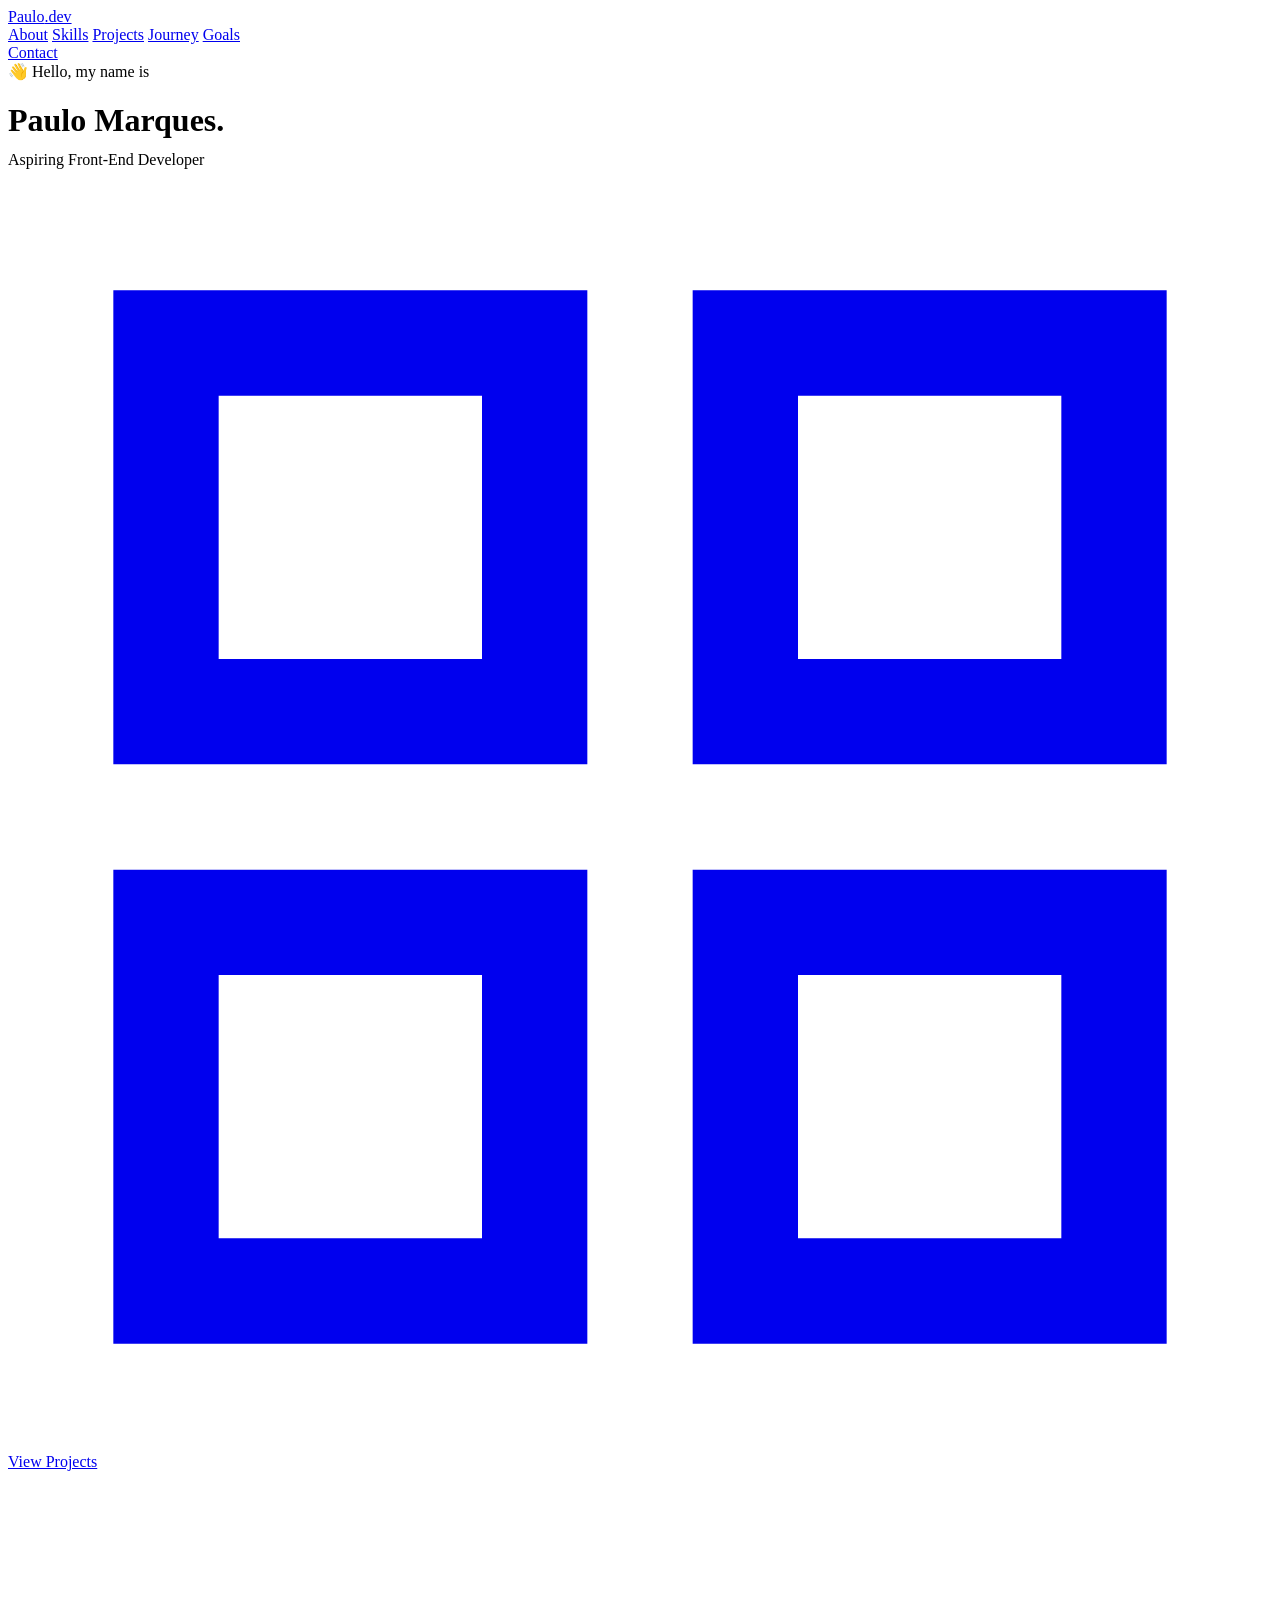
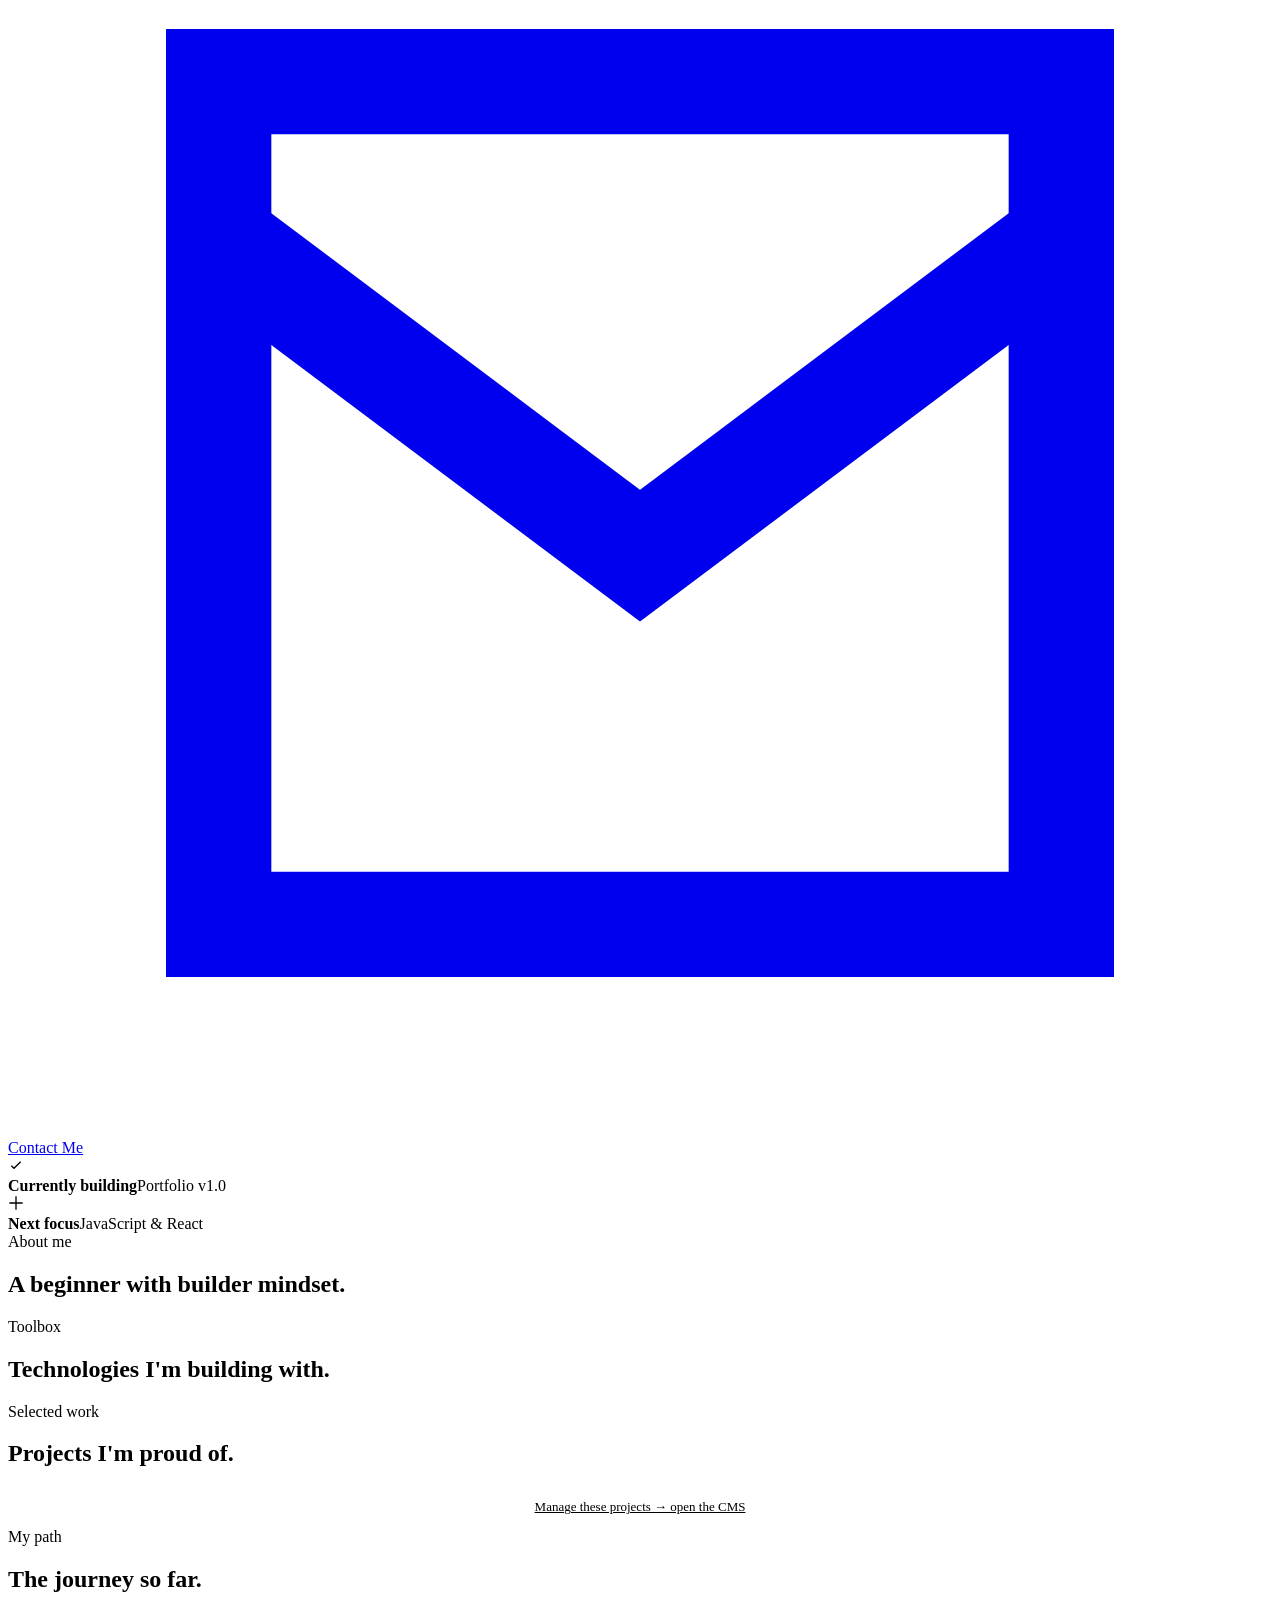
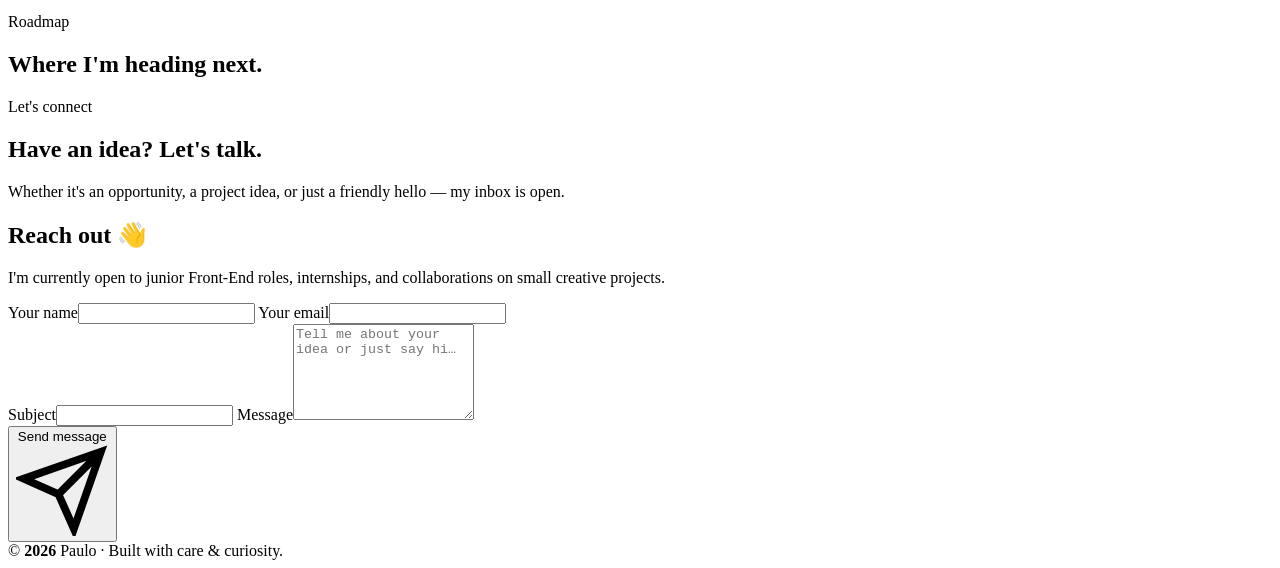
==== index.html @ 7ac15003 "Fix homepage for Vercel" ====
<!DOCTYPE html>
<html lang="en">
<head>
<meta charset="UTF-8" />
<meta name="viewport" content="width=device-width, initial-scale=1.0" />
<meta name="description" content="Paulo Marques — Aspiring Front-End Developer" />
<title>Paulo Marques · Portfolio</title>

<link rel="preconnect" href="https://fonts.googleapis.com">
<link rel="preconnect" href="https://fonts.gstatic.com" crossorigin>
<link href="https://fonts.googleapis.com/css2?family=Inter:wght@300;400;500;600;700;800;900&family=Space+Grotesk:wght@400;500;600;700&family=JetBrains+Mono:wght@400;500;600&display=swap" rel="stylesheet">
<link rel="stylesheet" href="assets/portfolio.css">
</head>
<body>

<div class="bg-canvas" aria-hidden="true">
  <div class="blob b1"></div><div class="blob b2"></div><div class="blob b3"></div>
  <div class="grid-overlay"></div>
</div>

<nav class="nav" id="nav">
  <a href="#hero" class="nav-logo">
    <span class="dot"></span>
    <span><span data-nav-logo>Paulo</span>.dev</span>
  </a>
  <div class="nav-links">
    <a href="#about">About</a>
    <a href="#skills">Skills</a>
    <a href="#projects">Projects</a>
    <a href="#journey">Journey</a>
    <a href="#goals">Goals</a>
  </div>
  <a href="#contact" class="nav-cta">Contact</a>
</nav>

<!-- HERO -->
<header class="hero" id="hero">
  <div class="container hero-grid">
    <div>
      <div class="hero-greeting"><span class="wave">👋</span> Hello, my name is</div>
      <h1 class="hero-name"><span class="gradient-text" data-hero-name>Paulo Marques</span>.</h1>
      <h1 style="margin-top:-10px;"><span class="typed" data-typed></span></h1>
      <p class="hero-sub" data-hero-sub>Aspiring Front-End Developer</p>
      <p class="hero-intro" data-hero-intro></p>
      <div class="hero-ctas">
        <a href="#projects" class="btn btn-primary">
          <svg viewBox="0 0 24 24" fill="none" stroke="currentColor" stroke-width="2"><path d="M3 3h7v7H3zM14 3h7v7h-7zM14 14h7v7h-7zM3 14h7v7H3z"/></svg>
          View Projects
        </a>
        <a href="#contact" class="btn btn-ghost">
          <svg viewBox="0 0 24 24" fill="none" stroke="currentColor" stroke-width="2"><path d="M4 4h16v16H4z"/><path d="m4 7 8 6 8-6"/></svg>
          Contact Me
        </a>
        <span data-resume-cta></span>
      </div>
    </div>
    <div class="hero-visual" aria-hidden="true">
      <div class="core"></div>
      <div class="ring r1"><span class="orbit-dot"></span></div>
      <div class="ring r2"></div>
      <div class="ring r3"></div>
      <div class="glass-card c1">
        <span class="ic"><svg width="16" height="16" viewBox="0 0 24 24" fill="none" stroke="currentColor" stroke-width="2"><path d="m5 13 4 4L19 7"/></svg></span>
        <div><strong>Currently building</strong><span>Portfolio v1.0</span></div>
      </div>
      <div class="glass-card c2">
        <span class="ic"><svg width="16" height="16" viewBox="0 0 24 24" fill="none" stroke="currentColor" stroke-width="2"><path d="M12 2v20M2 12h20"/></svg></span>
        <div><strong>Next focus</strong><span>JavaScript & React</span></div>
      </div>
    </div>
  </div>
</header>

<!-- ABOUT -->
<section id="about">
  <div class="container">
    <div class="section-head">
      <span class="eyebrow"><span class="pulse-dot"></span> About me</span>
      <h2>A beginner with <span class="gradient-text">builder mindset</span>.</h2>
    </div>
    <div class="about-content" data-about></div>
  </div>
</section>

<!-- SKILLS -->
<section id="skills">
  <div class="container">
    <div class="section-head">
      <span class="eyebrow"><span class="pulse-dot"></span> Toolbox</span>
      <h2>Technologies I'm building with.</h2>
    </div>
    <div class="skills-grid" data-skills></div>
  </div>
</section>

<!-- PROJECTS -->
<section id="projects">
  <div class="container">
    <div class="section-head">
      <span class="eyebrow"><span class="pulse-dot"></span> Selected work</span>
      <h2>Projects I'm <span class="gradient-text">proud of</span>.</h2>
    </div>
    <div class="projects-grid" data-projects></div>
    <p style="text-align:center; color:var(--text-3); font-size:13px; margin-top:32px;">
      <a href="admin.html" style="color:var(--blue-2);">Manage these projects → open the CMS</a>
    </p>
  </div>
</section>

<!-- JOURNEY -->
<section id="journey">
  <div class="container">
    <div class="section-head">
      <span class="eyebrow"><span class="pulse-dot"></span> My path</span>
      <h2>The journey so far.</h2>
    </div>
    <div class="timeline" data-journey></div>
  </div>
</section>

<!-- GOALS -->
<section id="goals">
  <div class="container">
    <div class="section-head">
      <span class="eyebrow"><span class="pulse-dot"></span> Roadmap</span>
      <h2>Where I'm heading <span class="gradient-text">next</span>.</h2>
    </div>
    <div class="goals-wrap" data-goals></div>
  </div>
</section>

<!-- CONTACT -->
<section id="contact">
  <div class="container">
    <div class="section-head">
      <span class="eyebrow"><span class="pulse-dot"></span> Let's connect</span>
      <h2>Have an idea? <span class="gradient-text">Let's talk.</span></h2>
      <p>Whether it's an opportunity, a project idea, or just a friendly hello — my inbox is open.</p>
    </div>
    <div class="contact-grid">
      <div class="contact-card big">
        <h2>Reach out 👋</h2>
        <p>I'm currently open to junior Front-End roles, internships, and collaborations on small creative projects.</p>

        <form class="contact-form" data-contact-form novalidate>
          <input type="text" name="website" tabindex="-1" autocomplete="off" style="position:absolute; left:-9999px;" aria-hidden="true">
          <div class="form-grid-2">
            <label class="field"><span>Your name</span><input type="text" name="name" required maxlength="100" /></label>
            <label class="field"><span>Your email</span><input type="email" name="email" required maxlength="200" /></label>
          </div>
          <label class="field"><span>Subject</span><input type="text" name="subject" required maxlength="150" /></label>
          <label class="field"><span>Message</span><textarea name="message" rows="6" required maxlength="2000" placeholder="Tell me about your idea or just say hi…"></textarea></label>
          <div class="form-status" data-form-status></div>
          <button type="submit" class="btn btn-primary" data-form-submit>
            <span data-label>Send message</span>
            <svg viewBox="0 0 24 24" fill="none" stroke="currentColor" stroke-width="2"><path d="M22 2 11 13M22 2 15 22 11 13 2 9z"/></svg>
          </button>
        </form>
      </div>

      <div class="contact-channels" data-contact-channels></div>
    </div>
  </div>
</section>

<!-- FOOTER -->
<footer class="footer">
  <div class="container footer-inner">
    <div class="credits">© <strong id="year"></strong> <span data-nav-logo>Paulo</span> · Built with care & curiosity.</div>
    <div class="small-links" data-footer-contact></div>
  </div>
</footer>

<!-- Minimum reusable subset of the static portfolio's CSS for the live template -->
<link rel="stylesheet" href="assets/portfolio.css">
<script src="assets/store.js"></script>
<script src="assets/api.js"></script>
<script src="assets/ui.js"></script>
<script src="assets/skills.js"></script>
<script src="assets/portfolio.js"></script>
<script>document.getElementById('year').textContent = new Date().getFullYear();</script>
</body>
</html>
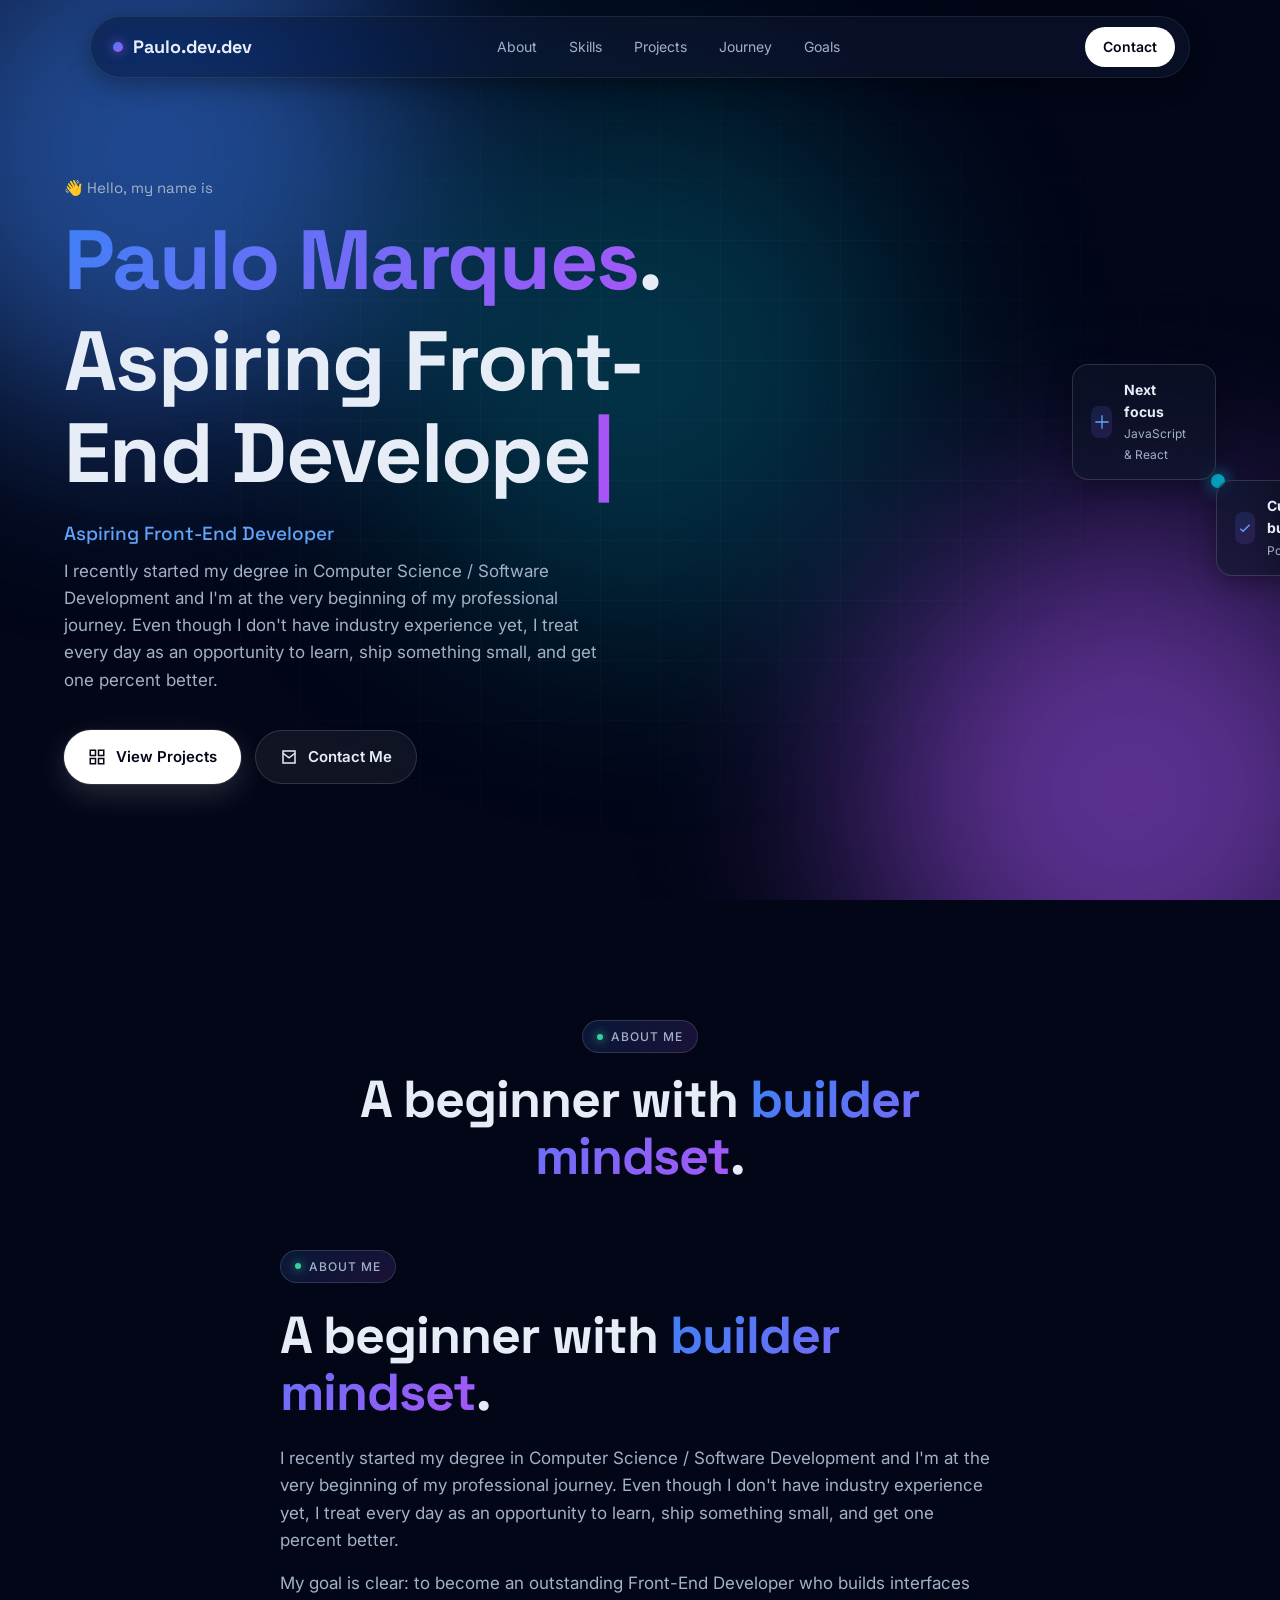
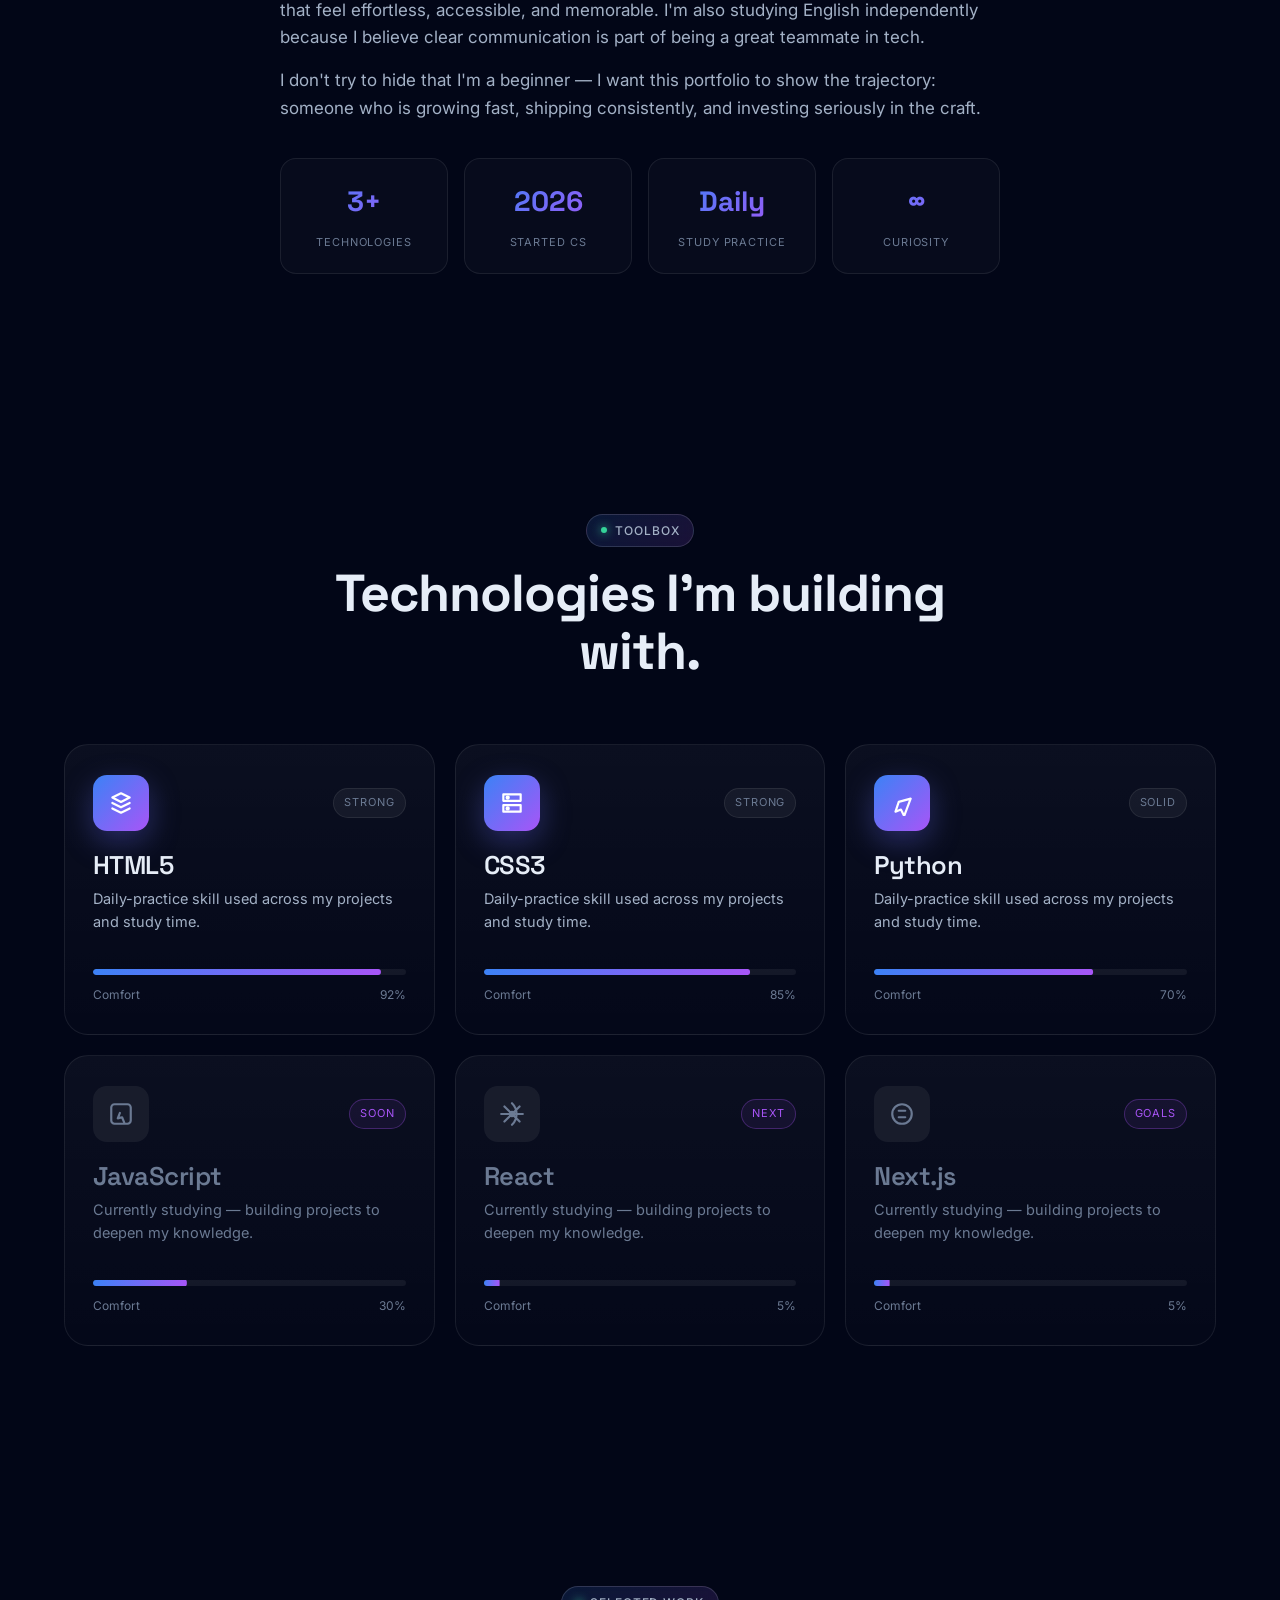
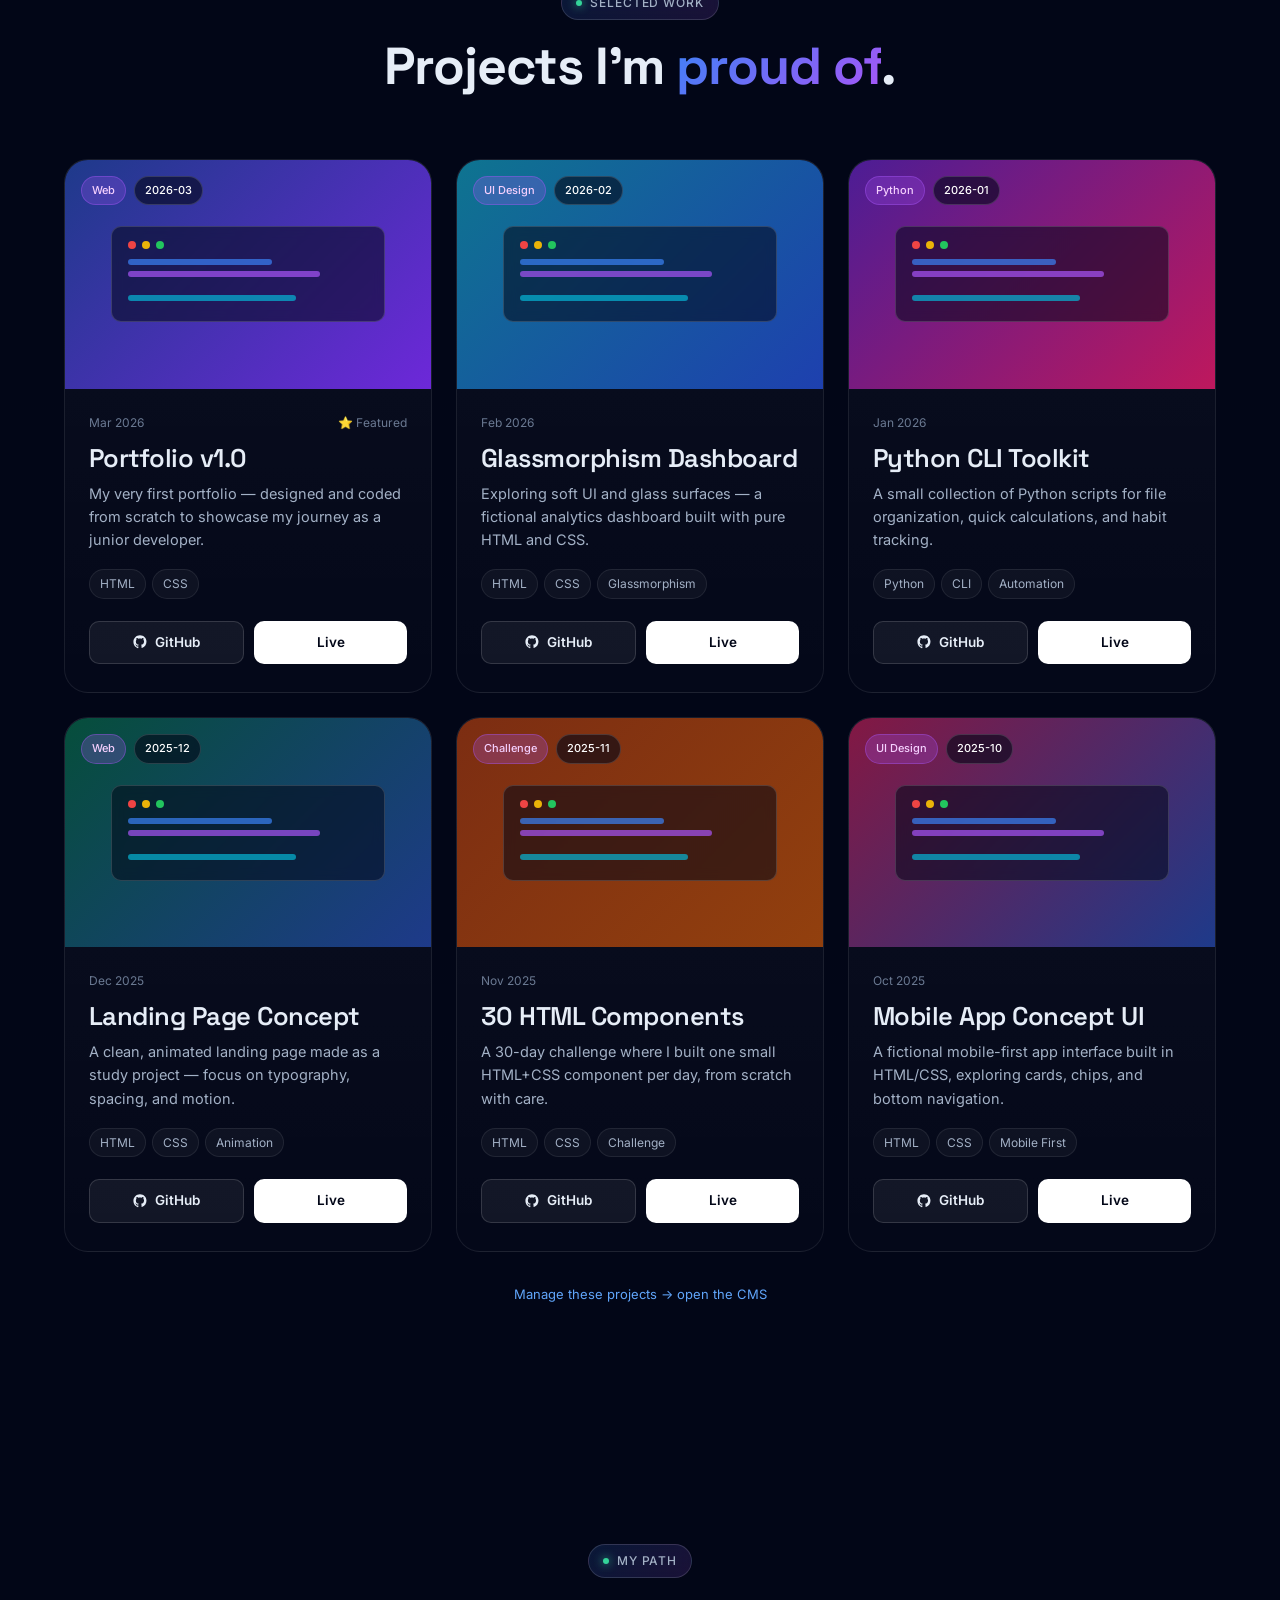
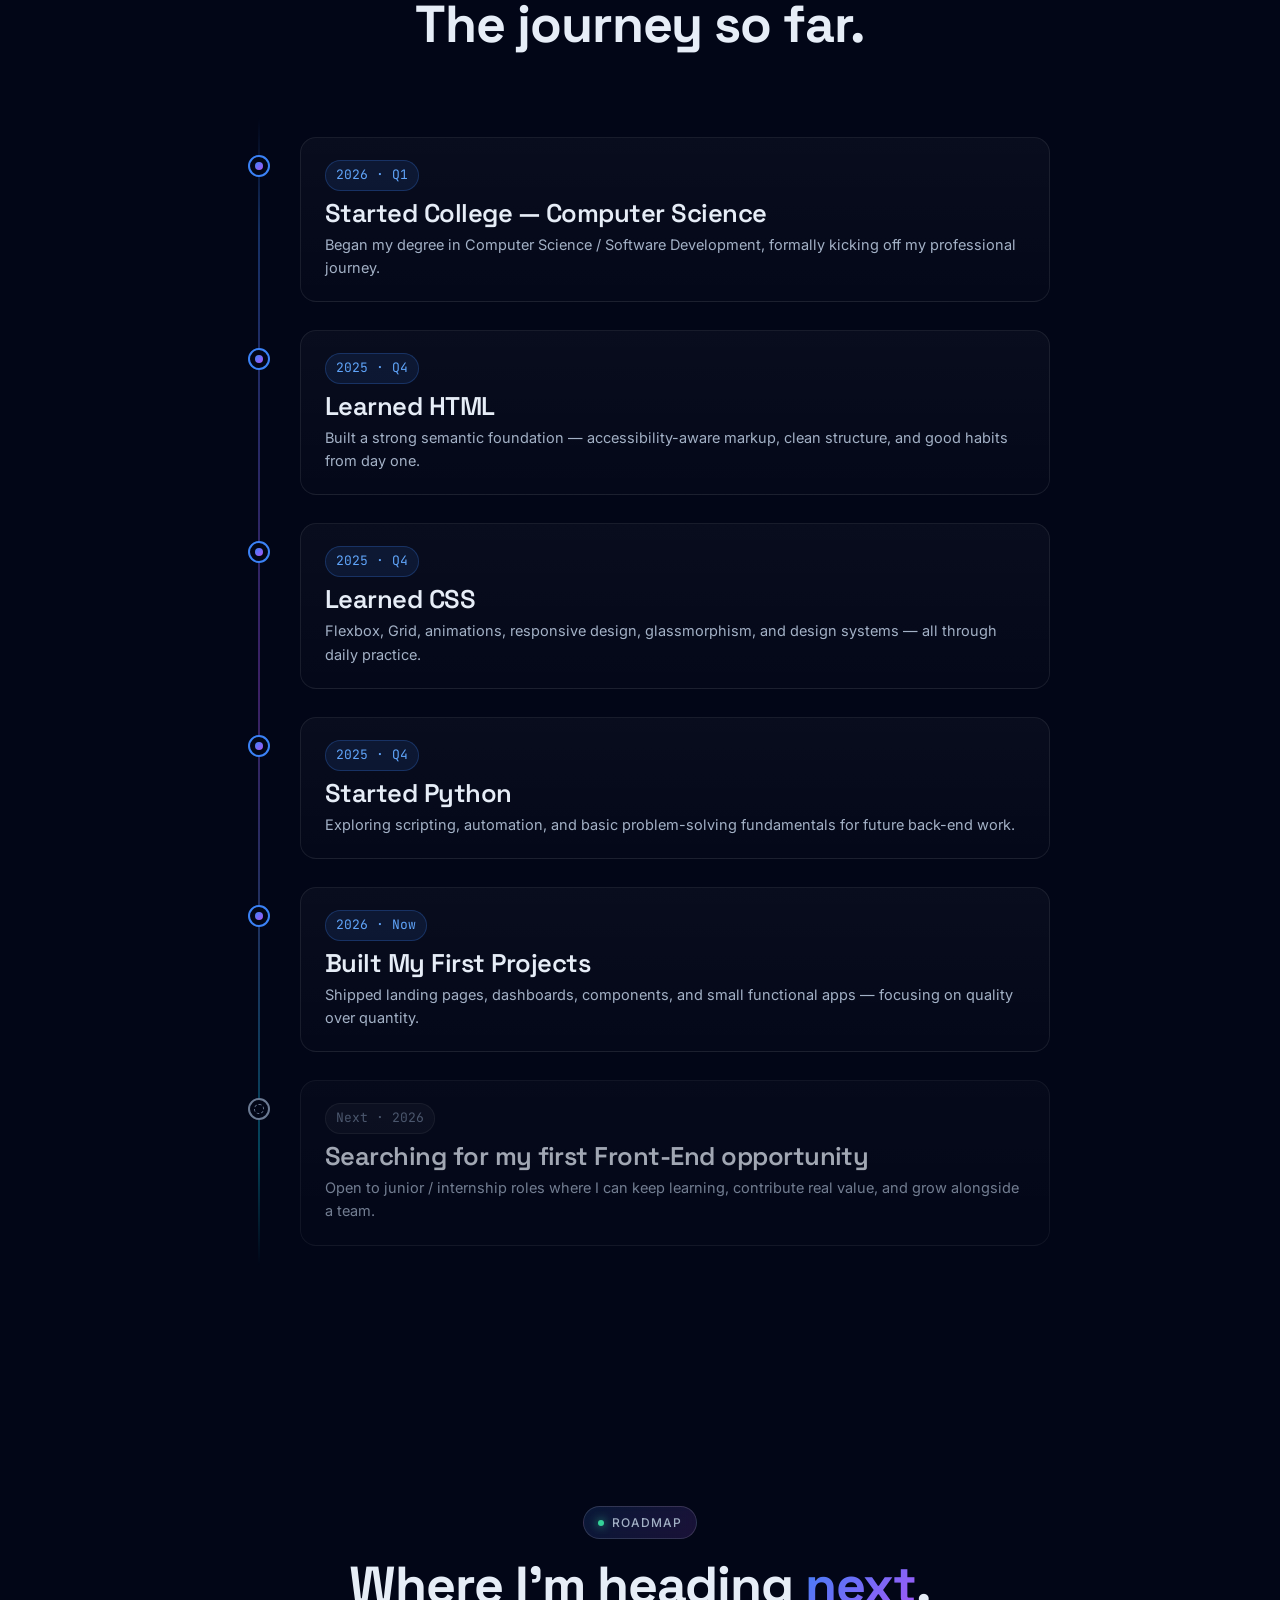
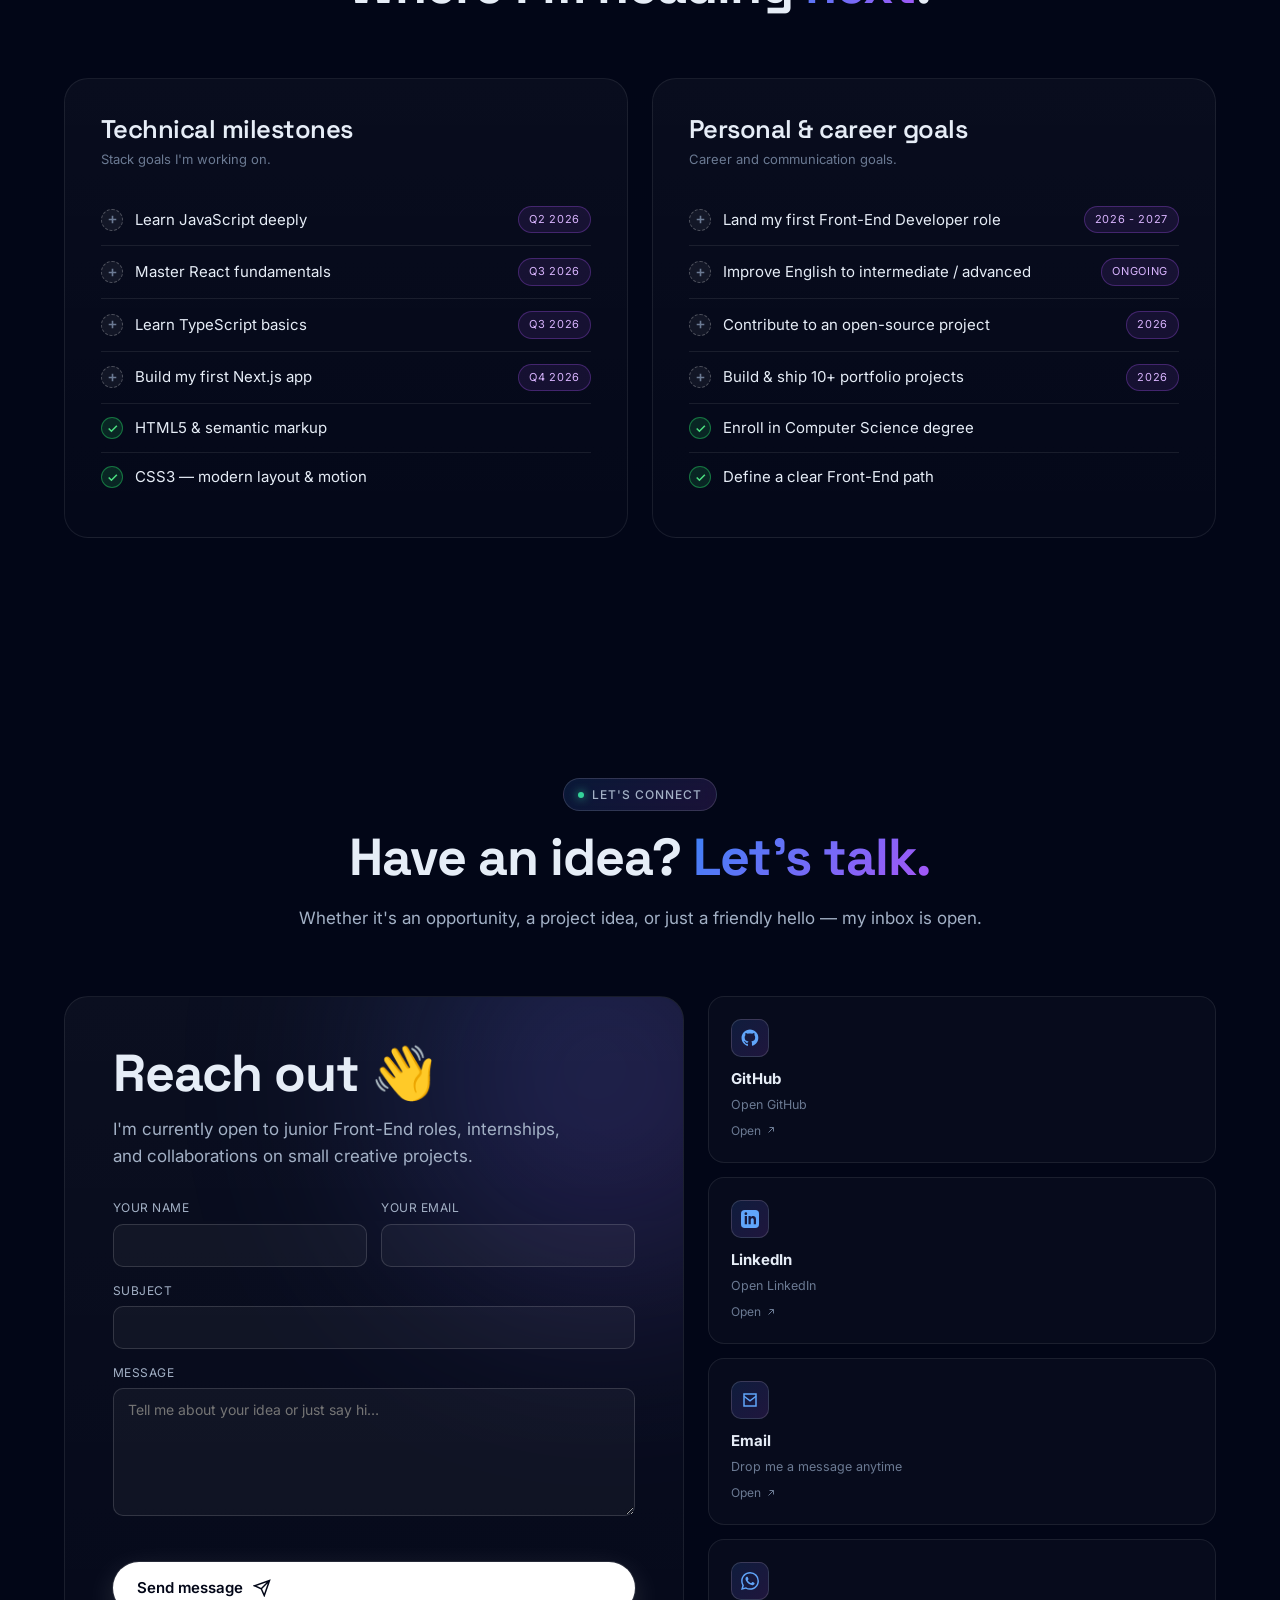
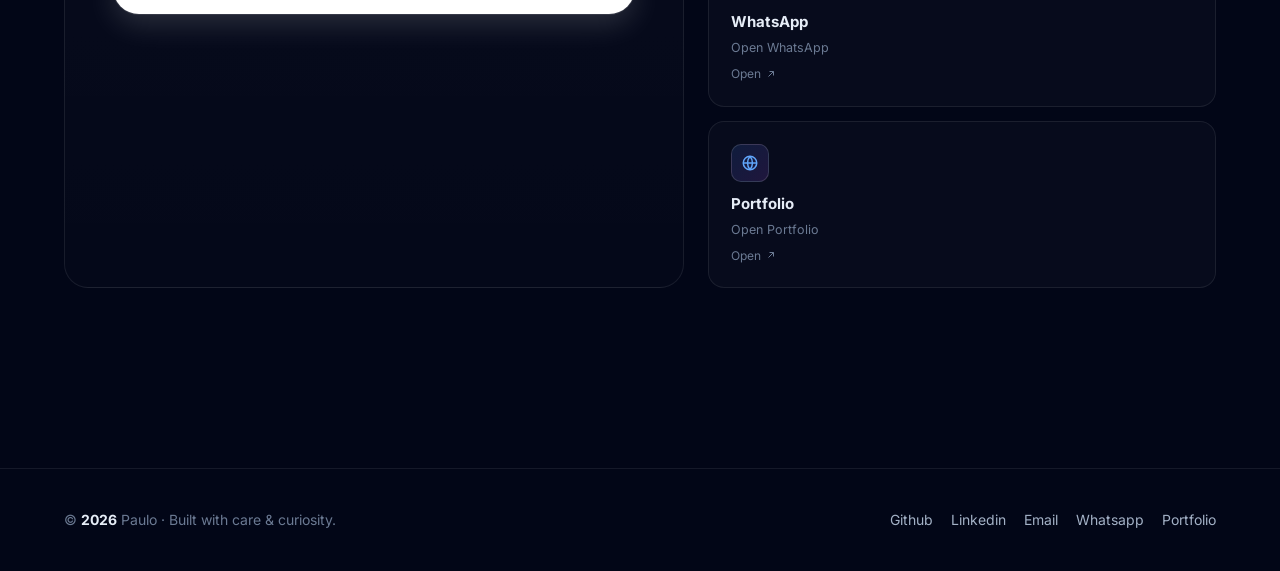
==== commit 8d82e799: "fix paths css and js" ====
--- a/index.html
+++ b/index.html
@@ -9,8 +9,7 @@
 <link rel="preconnect" href="https://fonts.googleapis.com">
 <link rel="preconnect" href="https://fonts.gstatic.com" crossorigin>
 <link href="https://fonts.googleapis.com/css2?family=Inter:wght@300;400;500;600;700;800;900&family=Space+Grotesk:wght@400;500;600;700&family=JetBrains+Mono:wght@400;500;600&display=swap" rel="stylesheet">
-<link rel="stylesheet" href="assets/portfolio.css">
-</head>
+<link rel="stylesheet" href="portfolio.css">
 <body>
 
 <div class="bg-canvas" aria-hidden="true">
@@ -172,12 +171,11 @@
 </footer>
 
 <!-- Minimum reusable subset of the static portfolio's CSS for the live template -->
-<link rel="stylesheet" href="assets/portfolio.css">
-<script src="assets/store.js"></script>
-<script src="assets/api.js"></script>
-<script src="assets/ui.js"></script>
-<script src="assets/skills.js"></script>
-<script src="assets/portfolio.js"></script>
+<script src="store.js"></script>
+<script src="api.js"></script>
+<script src="ui.js"></script>
+<script src="skills.js"></script>
+<script src="portfolio.js"></script>
 <script>document.getElementById('year').textContent = new Date().getFullYear();</script>
 </body>
 </html>
--- a/portfolio.css
+++ b/portfolio.css
@@ -0,0 +1,290 @@
+/* ===========================================================
+   portfolio.css — Styles for the data-driven live portfolio.
+   Mirrors the design tokens of the static portfolio.html so
+   the two versions feel identical when viewed side by side.
+   =========================================================== */
+:root {
+  --bg-0: #020617;
+  --bg-1: #0b1224;
+  --bg-2: #0f172a;
+  --bg-3: #111827;
+  --bg-4: #1e293b;
+  --blue: #3b82f6;
+  --blue-2: #60a5fa;
+  --cyan: #06b6d4;
+  --purple: #a855f7;
+  --green: #22c55e;
+  --text: #e6edf7;
+  --text-2: #a3b1c6;
+  --text-3: #6b7a93;
+  --line: rgba(255, 255, 255, 0.08);
+  --line-2: rgba(255, 255, 255, 0.14);
+  --grad-primary: linear-gradient(135deg, #3b82f6 0%, #a855f7 100%);
+  --grad-accent:  linear-gradient(135deg, #06b6d4 0%, #3b82f6 50%, #a855f7 100%);
+  --grad-soft:    linear-gradient(135deg, rgba(59,130,246,0.15) 0%, rgba(168,85,247,0.15) 100%);
+  --radius:       16px;
+  --radius-lg:    24px;
+  --ease:         cubic-bezier(.22,.61,.36,1);
+}
+
+* { box-sizing: border-box; margin: 0; padding: 0; }
+*::selection { background: rgba(168,85,247,.35); color: #fff; }
+html { scroll-behavior: smooth; }
+body {
+  background: var(--bg-0);
+  color: var(--text);
+  font-family: 'Inter', -apple-system, BlinkMacSystemFont, sans-serif;
+  font-size: 16px;
+  line-height: 1.6;
+  overflow-x: hidden;
+  -webkit-font-smoothing: antialiased;
+  text-rendering: optimizeLegibility;
+}
+a { color: inherit; text-decoration: none; }
+button { font: inherit; cursor: pointer; border: none; background: none; color: inherit; }
+img { max-width: 100%; display: block; }
+.container { width: 100%; max-width: 1200px; margin: 0 auto; padding: 0 24px; }
+
+/* Background */
+.bg-canvas { position: fixed; inset: 0; z-index: -1; overflow: hidden; pointer-events: none; }
+.bg-canvas .blob { position: absolute; width: 540px; height: 540px; border-radius: 50%; filter: blur(110px); opacity: .55; animation: float 22s ease-in-out infinite; }
+.bg-canvas .blob.b1 { background: #3b82f6; top: -120px; left: -120px; }
+.bg-canvas .blob.b2 { background: #a855f7; bottom: -160px; right: -120px; animation-delay: -6s; }
+.bg-canvas .blob.b3 { background: #06b6d4; top: 40%; left: 50%; transform: translate(-50%, -50%); opacity: .25; animation-delay: -12s; }
+.bg-canvas .grid-overlay {
+  position: absolute; inset: 0;
+  background-image: linear-gradient(rgba(255,255,255,0.025) 1px, transparent 1px), linear-gradient(90deg, rgba(255,255,255,0.025) 1px, transparent 1px);
+  background-size: 60px 60px; mask-image: radial-gradient(ellipse at center, #000 30%, transparent 80%); -webkit-mask-image: radial-gradient(ellipse at center, #000 30%, transparent 80%);
+}
+@keyframes float { 0%,100%{ transform: translate(0,0) scale(1) } 33%{ transform: translate(60px,-40px) scale(1.08) } 66%{ transform: translate(-40px,60px) scale(.95) } }
+
+/* Nav */
+.nav { position: fixed; top: 16px; left: 50%; transform: translateX(-50%); z-index: 100; width: calc(100% - 32px); max-width: 1100px;
+  background: rgba(15, 23, 42, 0.55); backdrop-filter: blur(18px) saturate(160%); -webkit-backdrop-filter: blur(18px) saturate(160%);
+  border: 1px solid var(--line); border-radius: 100px; padding: 10px 14px 10px 22px;
+  display: flex; align-items: center; justify-content: space-between;
+  box-shadow: 0 6px 24px rgba(0,0,0,.35);
+}
+.nav-logo { font-family: 'Space Grotesk', sans-serif; font-weight: 700; font-size: 18px; display: flex; align-items: center; gap: 10px; }
+.nav-logo .dot { width: 10px; height: 10px; border-radius: 50%; background: var(--grad-primary); box-shadow: 0 0 12px rgba(168,85,247,.7); animation: pulse 2s ease-in-out infinite; }
+@keyframes pulse { 0%,100%{transform:scale(1);opacity:1} 50%{transform:scale(1.25);opacity:.85} }
+.nav-links { display: flex; gap: 4px; align-items: center; }
+.nav-links a { padding: 8px 14px; font-size: 14px; color: var(--text-2); border-radius: 100px; transition: color .2s, background .2s; }
+.nav-links a:hover { color: #fff; background: rgba(255,255,255,.05); }
+.nav-cta { padding: 9px 18px; font-size: 14px; font-weight: 600; background: #fff; color: var(--bg-0); border-radius: 100px; transition: transform .2s; }
+.nav-cta:hover { transform: translateY(-1px); }
+
+/* Helpers */
+.eyebrow { display: inline-flex; align-items: center; gap: 8px; padding: 6px 14px; background: var(--grad-soft); border: 1px solid var(--line-2); border-radius: 100px; font-size: 12px; font-weight: 500; letter-spacing: .08em; text-transform: uppercase; color: var(--text-2); backdrop-filter: blur(8px); }
+.eyebrow .pulse-dot { width: 6px; height: 6px; border-radius: 50%; background: #34d399; box-shadow: 0 0 10px #34d399; animation: pulse 2s ease-in-out infinite; }
+
+h1, h2, h3 { font-family: 'Space Grotesk', sans-serif; letter-spacing: -.02em; line-height: 1.1; }
+h1 { font-size: clamp(40px, 7vw, 84px); font-weight: 700; }
+h2 { font-size: clamp(30px, 4.5vw, 52px); font-weight: 700; }
+h3 { font-size: clamp(20px, 2vw, 26px); font-weight: 600; }
+.gradient-text { background: var(--grad-primary); -webkit-background-clip: text; background-clip: text; color: transparent; }
+
+/* Buttons */
+.btn { display: inline-flex; align-items: center; gap: 10px; padding: 14px 24px; border-radius: 100px; font-size: 15px; font-weight: 600; transition: transform .25s var(--ease), box-shadow .25s var(--ease), background .25s var(--ease); white-space: nowrap; }
+.btn svg { width: 18px; height: 18px; }
+.btn-primary { background: #fff; color: var(--bg-0); box-shadow: 0 10px 30px rgba(255,255,255,.15), 0 0 0 1px rgba(255,255,255,.1); }
+.btn-primary:hover { transform: translateY(-2px); box-shadow: 0 14px 40px rgba(255,255,255,.22), 0 0 0 1px rgba(255,255,255,.15); }
+.btn-primary.loading { opacity: .7; cursor: progress; }
+.btn-ghost { background: rgba(255,255,255,.06); border: 1px solid var(--line-2); color: var(--text); backdrop-filter: blur(10px); }
+.btn-ghost:hover { background: rgba(255,255,255,.1); border-color: rgba(255,255,255,.25); transform: translateY(-2px); }
+
+/* Sections */
+section { padding: 120px 0; position: relative; }
+.section-head { max-width: 720px; margin: 0 auto 64px; text-align: center; }
+.section-head .eyebrow { margin-bottom: 18px; }
+.section-head p { margin-top: 18px; color: var(--text-2); font-size: 17px; }
+
+/* Hero */
+.hero { min-height: 100vh; display: flex; align-items: center; padding: 160px 0 100px; }
+.hero-grid { display: grid; grid-template-columns: 1.1fr .9fr; gap: 60px; align-items: center; }
+.hero-greeting { font-family: 'Space Grotesk', sans-serif; font-size: 15px; color: var(--text-2); margin-bottom: 14px; }
+.hero-greeting .wave { display: inline-block; animation: wave 2.5s ease-in-out infinite; transform-origin: 70% 70%; }
+@keyframes wave { 0%,100%{transform:rotate(0)} 10%,30%{transform:rotate(14deg)} 20%{transform:rotate(-8deg)} 40%{transform:rotate(0)} }
+.hero-name { margin-bottom: 18px; }
+.hero h1 .typed { color: var(--text); }
+.hero h1 .typed::after { content: "|"; color: var(--purple); animation: blink 1s step-end infinite; margin-left: 4px; }
+@keyframes blink { 50% { opacity: 0; } }
+.hero-sub { margin-top: 20px; font-size: 19px; color: var(--blue-2); font-weight: 500; font-family: 'Space Grotesk', sans-serif; }
+.hero-intro { margin-top: 8px; font-size: 17px; color: var(--text-2); max-width: 540px; }
+.hero-ctas { margin-top: 36px; display: flex; gap: 14px; flex-wrap: wrap; }
+
+.hero-visual { position: relative; aspect-ratio: 1 / 1; max-width: 500px; margin-left: auto; }
+.hero-visual .core { position: absolute; inset: 14%; border-radius: 50%; background: var(--grad-primary); filter: blur(50px); opacity: .55; animation: float 8s ease-in-out infinite; }
+.hero-visual .ring { position: absolute; inset: 0; border-radius: 50%; border: 1px solid var(--line-2); animation: spin 30s linear infinite; }
+.hero-visual .ring.r2 { inset: 12%; animation-duration: 50s; animation-direction: reverse; border-color: rgba(168,85,247,.25); }
+.hero-visual .ring.r3 { inset: 24%; animation-duration: 22s; border-color: rgba(6,182,212,.3); }
+@keyframes spin { to { transform: rotate(360deg); } }
+.hero-visual .orbit-dot { position: absolute; top: 50%; left: -6px; width: 14px; height: 14px; border-radius: 50%; background: var(--cyan); box-shadow: 0 0 16px var(--cyan); transform: translateY(-50%); }
+.hero-visual .glass-card { position: absolute; background: rgba(15,23,42,0.55); border: 1px solid var(--line-2); backdrop-filter: blur(18px); border-radius: var(--radius); padding: 14px 18px; box-shadow: 0 6px 24px rgba(0,0,0,.35); display: flex; align-items: center; gap: 12px; font-size: 13px; color: var(--text-2); animation: float 6s ease-in-out infinite; }
+.hero-visual .glass-card.c1 { top: 8%; left: -2%; }
+.hero-visual .glass-card.c2 { bottom: 14%; right: -4%; animation-delay: -2s; }
+.hero-visual .glass-card .ic { width: 32px; height: 32px; border-radius: 8px; background: var(--grad-soft); display: grid; place-items: center; color: var(--blue-2); }
+.hero-visual .glass-card strong { color: var(--text); display: block; font-size: 14px; }
+.hero-visual .glass-card span { font-size: 12px; }
+
+/* About */
+.about-content { max-width: 720px; margin: 0 auto; }
+.about-content .eyebrow { margin-bottom: 24px; }
+.about-content h2 { margin-bottom: 24px; }
+.about-content p { color: var(--text-2); font-size: 17px; margin-bottom: 16px; }
+.about-stats { display: grid; grid-template-columns: repeat(4, 1fr); gap: 16px; margin-top: 36px; }
+.about-stat { background: rgba(255,255,255,.025); border: 1px solid var(--line); border-radius: var(--radius); padding: 20px; text-align: center; }
+.about-stat strong { display: block; font-family: 'Space Grotesk', sans-serif; font-size: 28px; font-weight: 700; background: var(--grad-primary); -webkit-background-clip: text; background-clip: text; color: transparent; margin-bottom: 4px; }
+.about-stat small { font-size: 11px; color: var(--text-3); text-transform: uppercase; letter-spacing: .08em; }
+
+/* Skills */
+.skills-grid { display: grid; grid-template-columns: repeat(3, 1fr); gap: 20px; }
+.skill-card { position: relative; background: linear-gradient(180deg, rgba(255,255,255,0.04), rgba(255,255,255,0.01)); border: 1px solid var(--line); border-radius: var(--radius-lg); padding: 30px 28px; overflow: hidden; transition: transform .35s var(--ease), border-color .25s, box-shadow .25s; }
+.skill-card::before { content: ""; position: absolute; inset: 0; background: var(--grad-soft); opacity: 0; transition: opacity .35s var(--ease); z-index: 0; }
+.skill-card:hover { transform: translateY(-6px); border-color: var(--line-2); box-shadow: 0 20px 60px rgba(0,0,0,.45); }
+.skill-card:hover::before { opacity: 1; }
+.skill-card > * { position: relative; z-index: 1; }
+.skill-card .top { display: flex; align-items: center; justify-content: space-between; margin-bottom: 20px; }
+.skill-card .icon-wrap { width: 56px; height: 56px; border-radius: 14px; background: var(--grad-primary); display: grid; place-items: center; color: #fff; box-shadow: 0 10px 30px rgba(99,102,241,.35); }
+.skill-card .icon-wrap svg { width: 26px; height: 26px; }
+.skill-card .badge { font-size: 11px; padding: 5px 10px; border-radius: 100px; background: rgba(255,255,255,.05); border: 1px solid var(--line); color: var(--text-3); letter-spacing: .08em; text-transform: uppercase; }
+.skill-card h3 { margin-bottom: 8px; }
+.skill-card p { color: var(--text-2); font-size: 14.5px; margin-bottom: 22px; min-height: 60px; }
+.skill-card .progress { height: 6px; border-radius: 100px; background: rgba(255,255,255,.06); overflow: hidden; }
+.skill-card .progress > span { display: block; height: 100%; background: var(--grad-primary); border-radius: 100px; transform: scaleX(0); transform-origin: left; transition: transform 1.2s var(--ease); }
+.skill-card.in .progress > span { transform: scaleX(var(--p, 1)); }
+.skill-card .progress-label { display: flex; justify-content: space-between; margin-top: 10px; font-size: 12px; color: var(--text-3); }
+.skill-card.locked .icon-wrap { background: rgba(255,255,255,.06); box-shadow: none; color: var(--text-3); }
+.skill-card.locked h3, .skill-card.locked p { color: var(--text-3); }
+.skill-card.locked .badge { color: var(--purple); border-color: rgba(168,85,247,.3); background: rgba(168,85,247,.08); }
+
+/* Projects */
+.projects-grid { display: grid; grid-template-columns: repeat(3, 1fr); gap: 24px; }
+.project-card { position: relative; background: linear-gradient(180deg, rgba(255,255,255,0.04), rgba(255,255,255,0.01)); border: 1px solid var(--line); border-radius: var(--radius-lg); overflow: hidden; transition: transform .4s var(--ease), border-color .25s, box-shadow .25s; display: flex; flex-direction: column; }
+.project-card:hover { transform: translateY(-8px); border-color: var(--line-2); box-shadow: 0 20px 60px rgba(0,0,0,.45); }
+.project-thumb { aspect-ratio: 16 / 10; position: relative; overflow: hidden; background: var(--bg-1); }
+.project-thumb .preview { position: absolute; inset: 0; display: grid; place-items: center; font-family: 'JetBrains Mono', monospace; }
+.project-thumb .preview.t1 { background: linear-gradient(135deg, #1e3a8a, #6d28d9); }
+.project-thumb .preview.t2 { background: linear-gradient(135deg, #0e7490, #1e40af); }
+.project-thumb .preview.t3 { background: linear-gradient(135deg, #4c1d95, #be185d); }
+.project-thumb .preview.t4 { background: linear-gradient(135deg, #064e3b, #1e3a8a); }
+.project-thumb .preview.t5 { background: linear-gradient(135deg, #7c2d12, #92400e); }
+.project-thumb .preview.t6 { background: linear-gradient(135deg, #831843, #1e3a8a); }
+.project-thumb .preview .code-mock { background: rgba(2,6,23,.55); border: 1px solid rgba(255,255,255,.15); border-radius: 10px; padding: 14px 16px; font-family: 'JetBrains Mono', monospace; font-size: 11px; color: #fff; width: 75%; backdrop-filter: blur(6px); }
+.project-thumb .preview .code-mock .dot-row { display: flex; gap: 6px; margin-bottom: 10px; }
+.project-thumb .preview .code-mock .dot-row span { width: 8px; height: 8px; border-radius: 50%; }
+.project-thumb .preview .code-mock .dot-row span:nth-child(1) { background: #ef4444; }
+.project-thumb .preview .code-mock .dot-row span:nth-child(2) { background: #eab308; }
+.project-thumb .preview .code-mock .dot-row span:nth-child(3) { background: #22c55e; }
+.project-thumb .preview .code-mock .lines > div { height: 6px; border-radius: 3px; margin-bottom: 6px; opacity: .7; }
+.project-thumb .preview .code-mock .lines > div:nth-child(1) { width: 60%; background: #3b82f6; }
+.project-thumb .preview .code-mock .lines > div:nth-child(2) { width: 80%; background: #a855f7; }
+.project-thumb .preview .code-mock .lines > div:nth-child(3) { width: 40%; }
+.project-thumb .preview .code-mock .lines > div:nth-child(4) { width: 70%; background: #06b6d4; }
+.project-thumb .tag-row { position: absolute; top: 16px; left: 16px; display: flex; gap: 8px; z-index: 2; }
+.project-thumb .tag { padding: 5px 10px; font-size: 11px; font-weight: 500; background: rgba(2,6,23,.6); border: 1px solid rgba(255,255,255,.15); border-radius: 100px; color: #fff; backdrop-filter: blur(8px); }
+.project-thumb .tag.cat { background: rgba(168,85,247,.25); border-color: rgba(168,85,247,.4); color: #f5d0fe; }
+.project-body { padding: 24px 24px 28px; display: flex; flex-direction: column; flex: 1; }
+.project-meta { display: flex; justify-content: space-between; align-items: center; font-size: 12px; color: var(--text-3); margin-bottom: 12px; }
+.project-card h3 { margin-bottom: 10px; }
+.project-card .desc { color: var(--text-2); font-size: 14.5px; flex: 1; margin-bottom: 18px; }
+.project-stack { display: flex; flex-wrap: wrap; gap: 6px; margin-bottom: 22px; }
+.project-stack .pill { padding: 4px 10px; font-size: 12px; background: rgba(255,255,255,.04); border: 1px solid var(--line); border-radius: 100px; color: var(--text-2); }
+.pill { padding: 4px 10px; font-size: 12px; background: rgba(255,255,255,.04); border: 1px solid var(--line); border-radius: 100px; color: var(--text-2); }
+.pill.muted { color: var(--text-3); }
+.project-actions { display: flex; gap: 10px; }
+.project-actions a { flex: 1; padding: 10px 14px; border-radius: 10px; font-size: 13.5px; font-weight: 600; display: inline-flex; align-items: center; justify-content: center; gap: 8px; transition: transform .2s var(--ease), background .2s; }
+.project-actions .github { background: rgba(255,255,255,.06); border: 1px solid var(--line-2); color: var(--text); }
+.project-actions .github svg { width: 14px; height: 14px; }
+.project-actions .github:hover { background: rgba(255,255,255,.1); transform: translateY(-1px); }
+.project-actions .demo { background: #fff; color: var(--bg-0); }
+.project-actions .demo:hover { transform: translateY(-1px); }
+
+/* Journey */
+.timeline { position: relative; max-width: 820px; margin: 0 auto; padding: 20px 0; }
+.timeline::before { content: ""; position: absolute; left: 28px; top: 0; bottom: 0; width: 2px; background: linear-gradient(180deg, transparent, var(--blue) 10%, var(--purple) 50%, var(--cyan) 90%, transparent); opacity: .35; }
+.tl-item { position: relative; padding-left: 70px; margin-bottom: 28px; }
+.tl-item:last-child { margin-bottom: 0; }
+.tl-dot { position: absolute; left: 18px; top: 18px; width: 22px; height: 22px; border-radius: 50%; background: var(--bg-0); border: 2px solid var(--blue); display: grid; place-items: center; }
+.tl-dot::after { content: ""; width: 8px; height: 8px; border-radius: 50%; background: var(--grad-primary); }
+.tl-item.upcoming .tl-dot { border-color: var(--text-3); }
+.tl-item.upcoming .tl-dot::after { background: transparent; border: 1px dashed var(--text-3); }
+.tl-card { background: linear-gradient(180deg, rgba(255,255,255,0.03), rgba(255,255,255,0.01)); border: 1px solid var(--line); border-radius: var(--radius); padding: 22px 24px; transition: transform .3s var(--ease), border-color .25s; }
+.tl-card:hover { transform: translateX(4px); border-color: var(--line-2); }
+.tl-card .yr { font-family: 'JetBrains Mono', monospace; font-size: 13px; color: var(--blue-2); margin-bottom: 8px; display: inline-block; padding: 4px 10px; background: rgba(59,130,246,.1); border-radius: 100px; border: 1px solid rgba(59,130,246,.25); }
+.tl-card h3 { margin-bottom: 6px; }
+.tl-card p { color: var(--text-2); font-size: 14.5px; }
+.tl-item.upcoming .tl-card { opacity: .7; }
+.tl-item.upcoming .tl-card .yr { color: var(--text-3); background: rgba(255,255,255,.04); border-color: var(--line); }
+
+/* Goals */
+.goals-wrap { display: grid; grid-template-columns: 1fr 1fr; gap: 24px; }
+.goals-card { background: linear-gradient(180deg, rgba(255,255,255,0.03), rgba(255,255,255,0.01)); border: 1px solid var(--line); border-radius: var(--radius-lg); padding: 36px; }
+.goals-card h3 { margin-bottom: 6px; }
+.goals-card .sub { color: var(--text-3); font-size: 13px; margin-bottom: 24px; }
+.goals-list { list-style: none; }
+.goals-list li { display: flex; align-items: center; gap: 12px; padding: 12px 0; font-size: 15px; color: var(--text); border-top: 1px solid var(--line); }
+.goals-list li:first-child { border-top: none; }
+.goals-list .check { width: 22px; height: 22px; border-radius: 50%; display: grid; place-items: center; flex-shrink: 0; }
+.goals-list .check.done { background: rgba(34,197,94,.15); border: 1px solid rgba(34,197,94,.5); color: #4ade80; }
+.goals-list .check.todo { background: rgba(255,255,255,.05); border: 1px dashed rgba(255,255,255,.25); color: var(--text-3); }
+.goals-list .check svg { width: 13px; height: 13px; }
+.goals-list .priority { margin-left: auto; font-size: 11px; padding: 4px 10px; border-radius: 100px; background: rgba(168,85,247,.1); border: 1px solid rgba(168,85,247,.3); color: #d8b4fe; text-transform: uppercase; letter-spacing: .06em; }
+
+/* CONTACT */
+.contact-grid { display: grid; grid-template-columns: 1.1fr .9fr; gap: 24px; align-items: stretch; }
+.contact-card.big { background: linear-gradient(180deg, rgba(255,255,255,0.04), rgba(255,255,255,0.01)); border: 1px solid var(--line); border-radius: var(--radius-lg); padding: 48px; position: relative; overflow: hidden; }
+.contact-card.big::before { content: ""; position: absolute; width: 400px; height: 400px; border-radius: 50%; background: var(--grad-primary); filter: blur(120px); opacity: .25; top: -120px; right: -120px; }
+.contact-card.big > * { position: relative; }
+.contact-card.big h2 { margin-bottom: 14px; }
+.contact-card.big > p { color: var(--text-2); font-size: 17px; max-width: 460px; margin-bottom: 28px; }
+
+.contact-form { display: flex; flex-direction: column; gap: 14px; }
+.contact-form .field { display: flex; flex-direction: column; gap: 6px; }
+.contact-form .field > span { font-size: 12px; color: var(--text-2); letter-spacing: .04em; text-transform: uppercase; }
+.contact-form input, .contact-form textarea { background: rgba(255,255,255,.04); border: 1px solid var(--line-2); border-radius: 10px; padding: 12px 14px; color: var(--text); font-size: 14px; font-family: inherit; resize: vertical; transition: border-color .2s, background .2s; }
+.contact-form input:focus, .contact-form textarea:focus { outline: none; border-color: var(--blue); background: rgba(255,255,255,.07); }
+.form-grid-2 { display: grid; grid-template-columns: 1fr 1fr; gap: 14px; }
+.form-status { font-size: 13px; min-height: 18px; }
+.form-status.success { color: #86efac; }
+.form-status.error   { color: #fca5a5; }
+
+.contact-channels { display: grid; grid-template-columns: 1fr; gap: 14px; align-content: start; }
+.contact-channel { background: rgba(255,255,255,.025); border: 1px solid var(--line); border-radius: var(--radius); padding: 22px; display: flex; flex-direction: column; gap: 4px; transition: transform .25s var(--ease), border-color .25s, background .25s; }
+.contact-channel:hover { transform: translateY(-2px); border-color: var(--line-2); background: rgba(255,255,255,.05); }
+.contact-channel .icon { width: 38px; height: 38px; border-radius: 10px; background: var(--grad-soft); display: grid; place-items: center; color: var(--blue-2); border: 1px solid var(--line-2); margin-bottom: 6px; }
+.contact-channel .icon svg { width: 18px; height: 18px; }
+.contact-channel strong { font-size: 15px; }
+.contact-channel span { color: var(--text-3); font-size: 12.5px; }
+.contact-channel .arrow { margin-top: 2px; color: var(--text-3); font-size: 12px; display: inline-flex; align-items: center; gap: 4px; }
+.contact-channel .arrow svg { width: 12px; height: 12px; transition: transform .25s var(--ease); }
+.contact-channel:hover .arrow svg { transform: translate(3px, -3px); }
+
+/* Footer */
+.footer { border-top: 1px solid var(--line); padding: 40px 0; margin-top: 60px; }
+.footer-inner { display: flex; flex-wrap: wrap; justify-content: space-between; align-items: center; gap: 20px; }
+.footer .credits { color: var(--text-3); font-size: 14px; }
+.footer .credits strong { color: var(--text); }
+.footer .small-links { display: flex; gap: 18px; flex-wrap: wrap; }
+.footer .small-links a { color: var(--text-2); font-size: 14px; transition: color .2s; }
+.footer .small-links a:hover { color: #fff; }
+
+/* Reveal */
+.reveal { opacity: 0; transform: translateY(20px); transition: opacity .7s var(--ease), transform .7s var(--ease); }
+.reveal.in { opacity: 1; transform: translateY(0); }
+
+/* Responsive */
+@media (max-width: 980px) {
+  .hero-grid, .contact-grid, .goals-wrap { grid-template-columns: 1fr; }
+  .skills-grid { grid-template-columns: repeat(2, 1fr); }
+  .projects-grid { grid-template-columns: repeat(2, 1fr); }
+  .about-stats { grid-template-columns: repeat(2, 1fr); }
+  section { padding: 90px 0; }
+}
+@media (max-width: 640px) {
+  .nav-links { display: none; }
+  .skills-grid, .projects-grid { grid-template-columns: 1fr; }
+  .form-grid-2 { grid-template-columns: 1fr; }
+  .hero-ctas .btn { width: 100%; justify-content: center; }
+  .footer-inner { flex-direction: column; text-align: center; }
+}
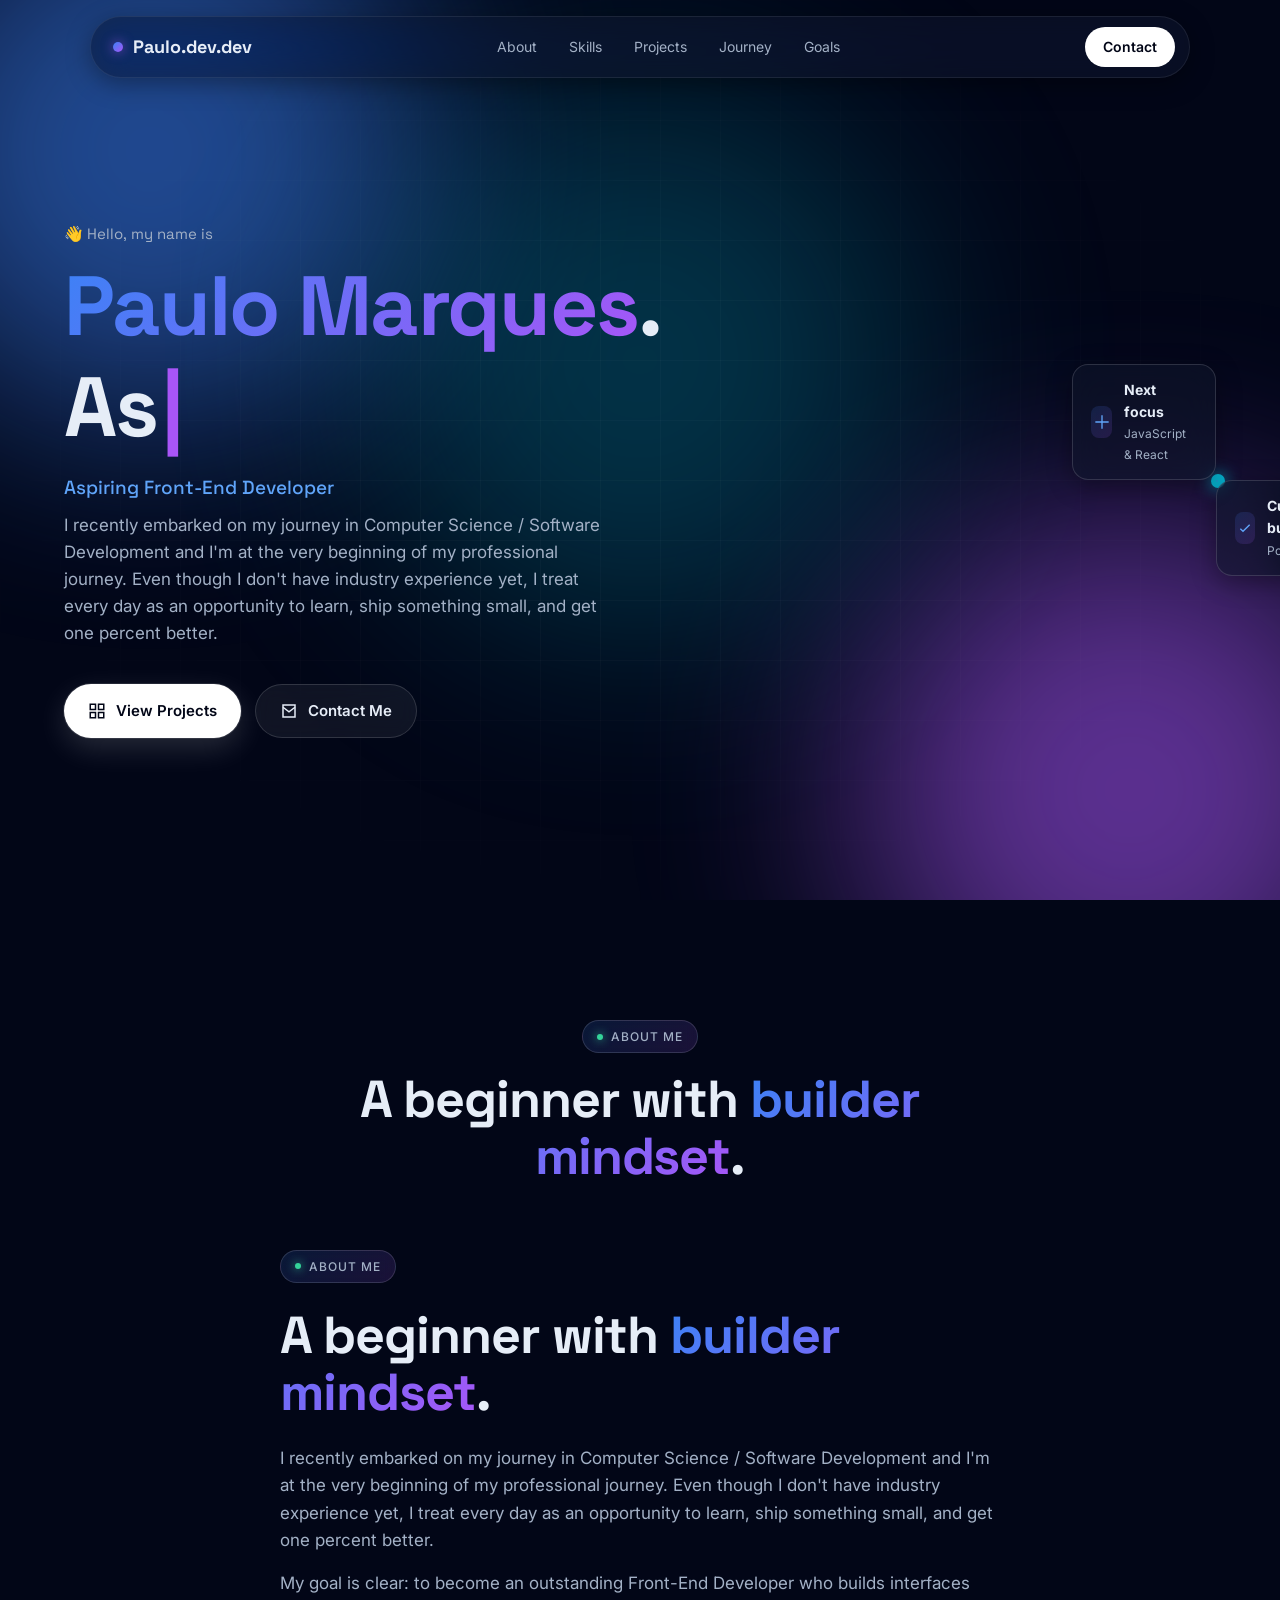
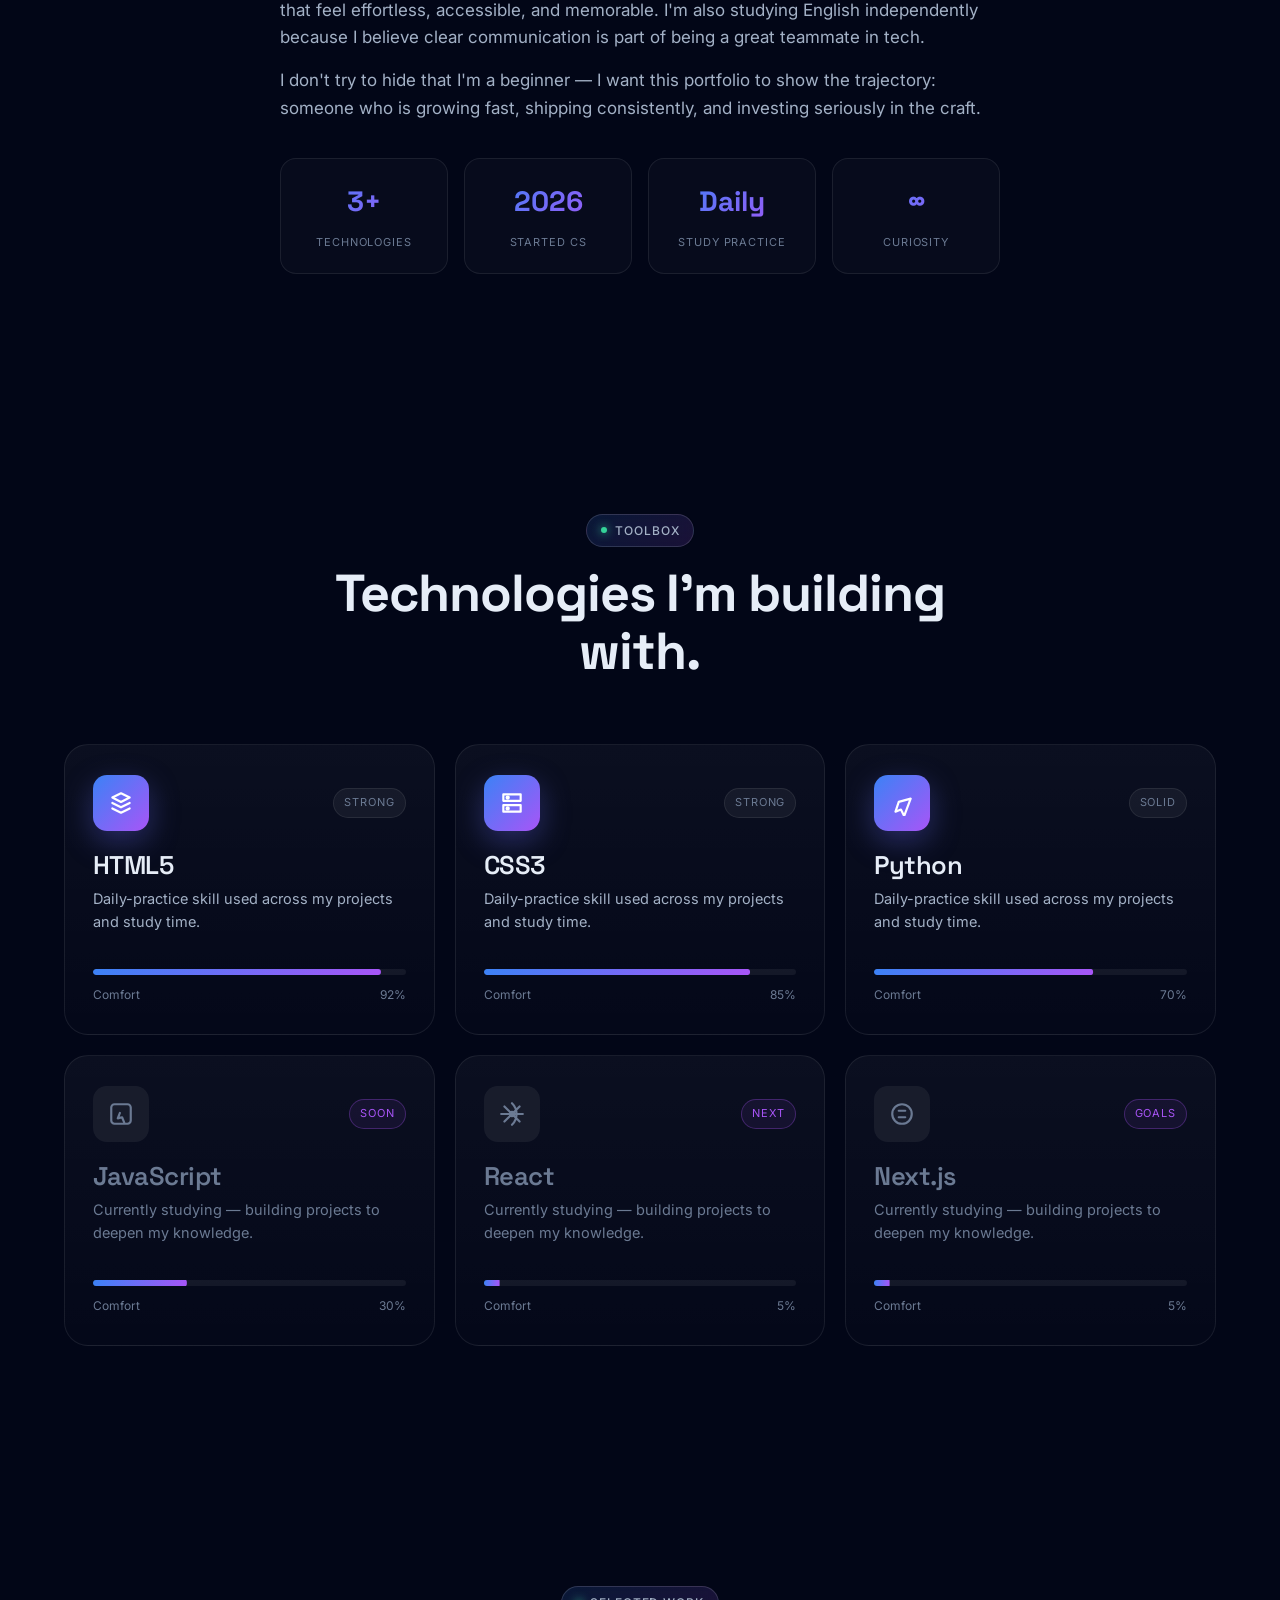
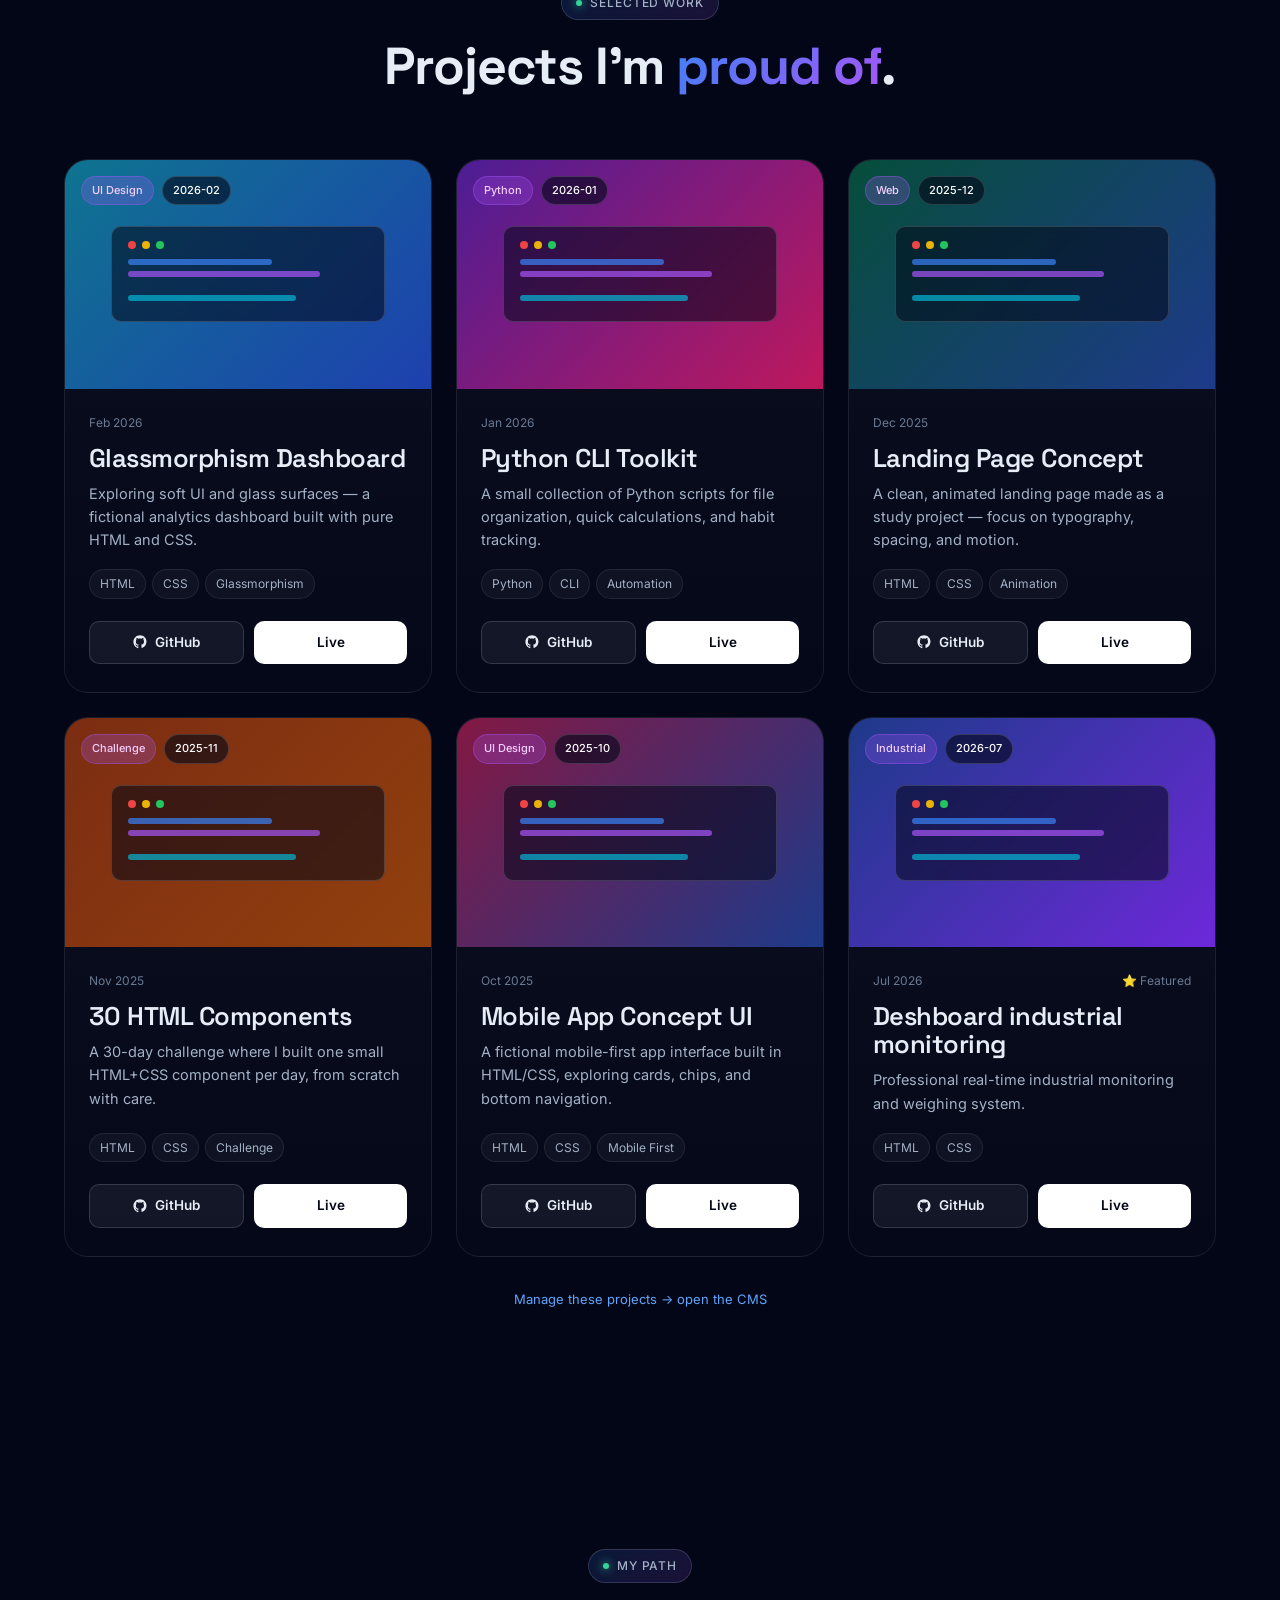
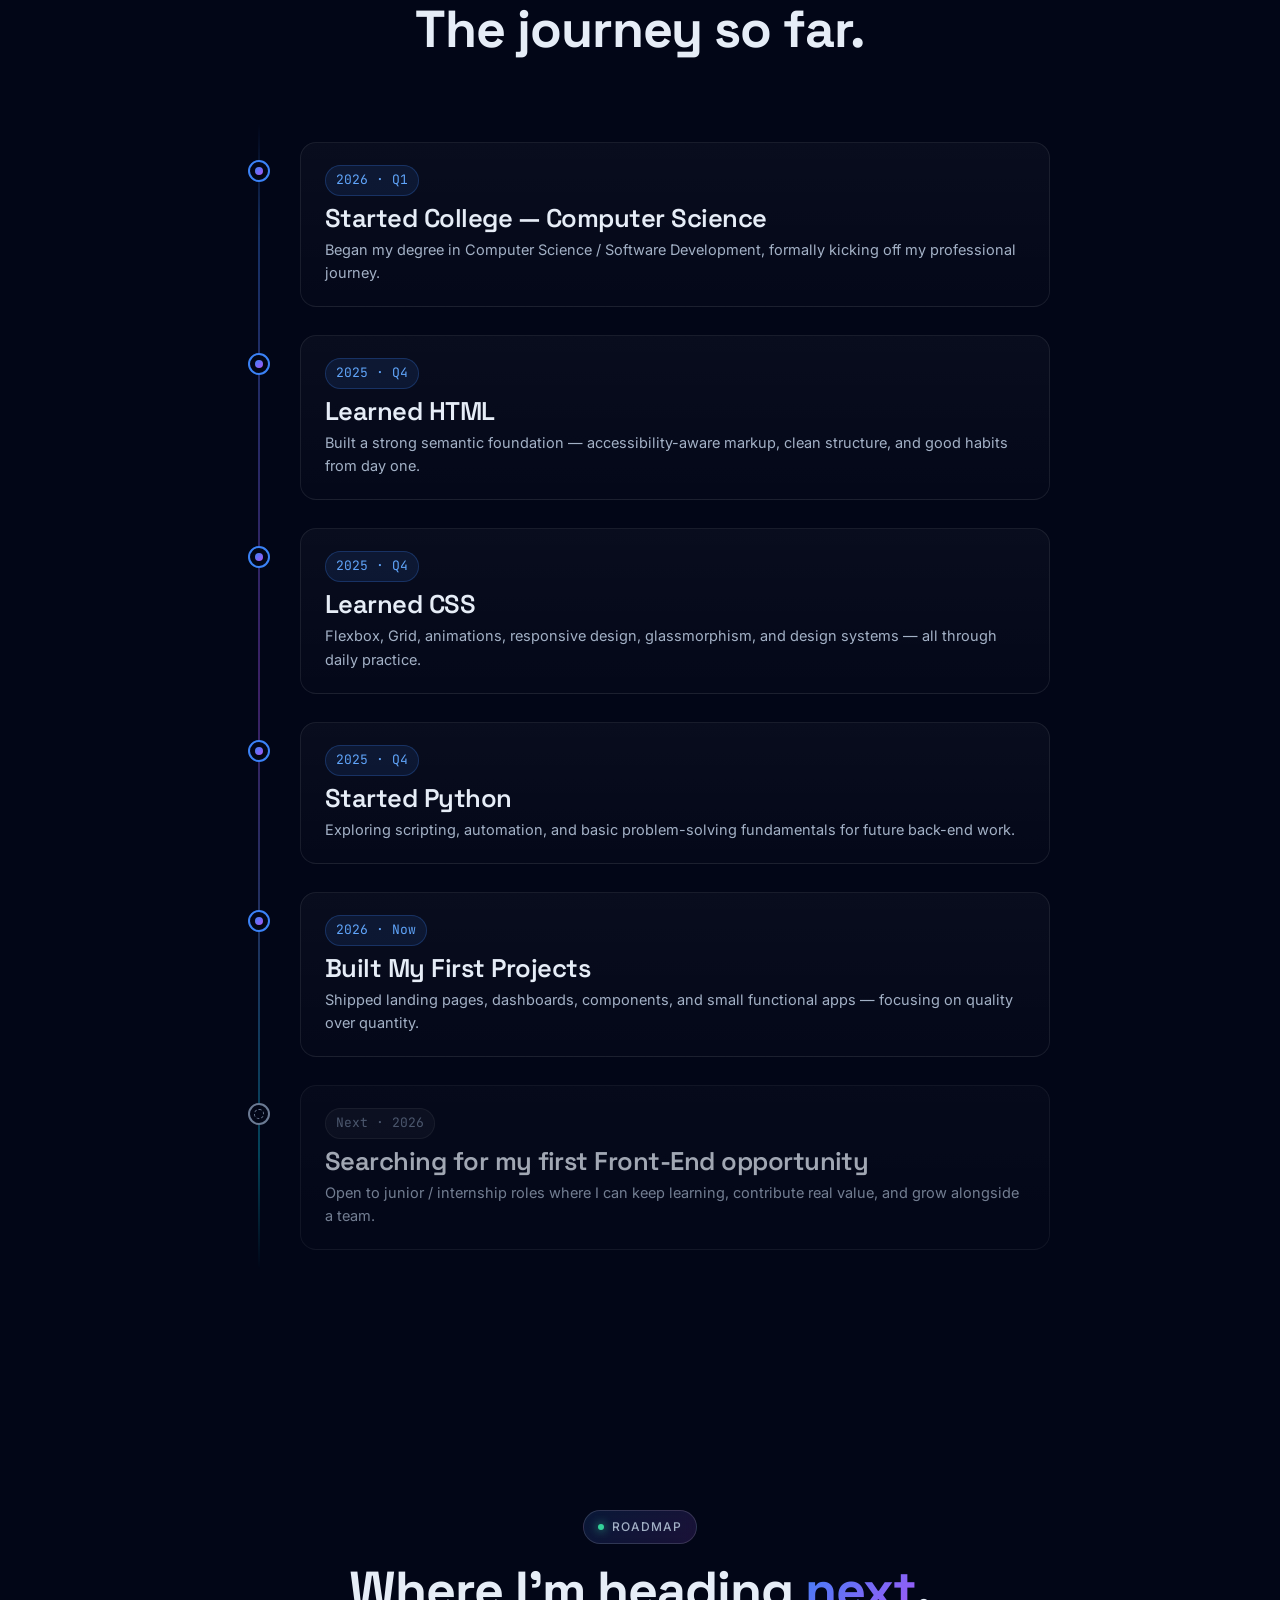
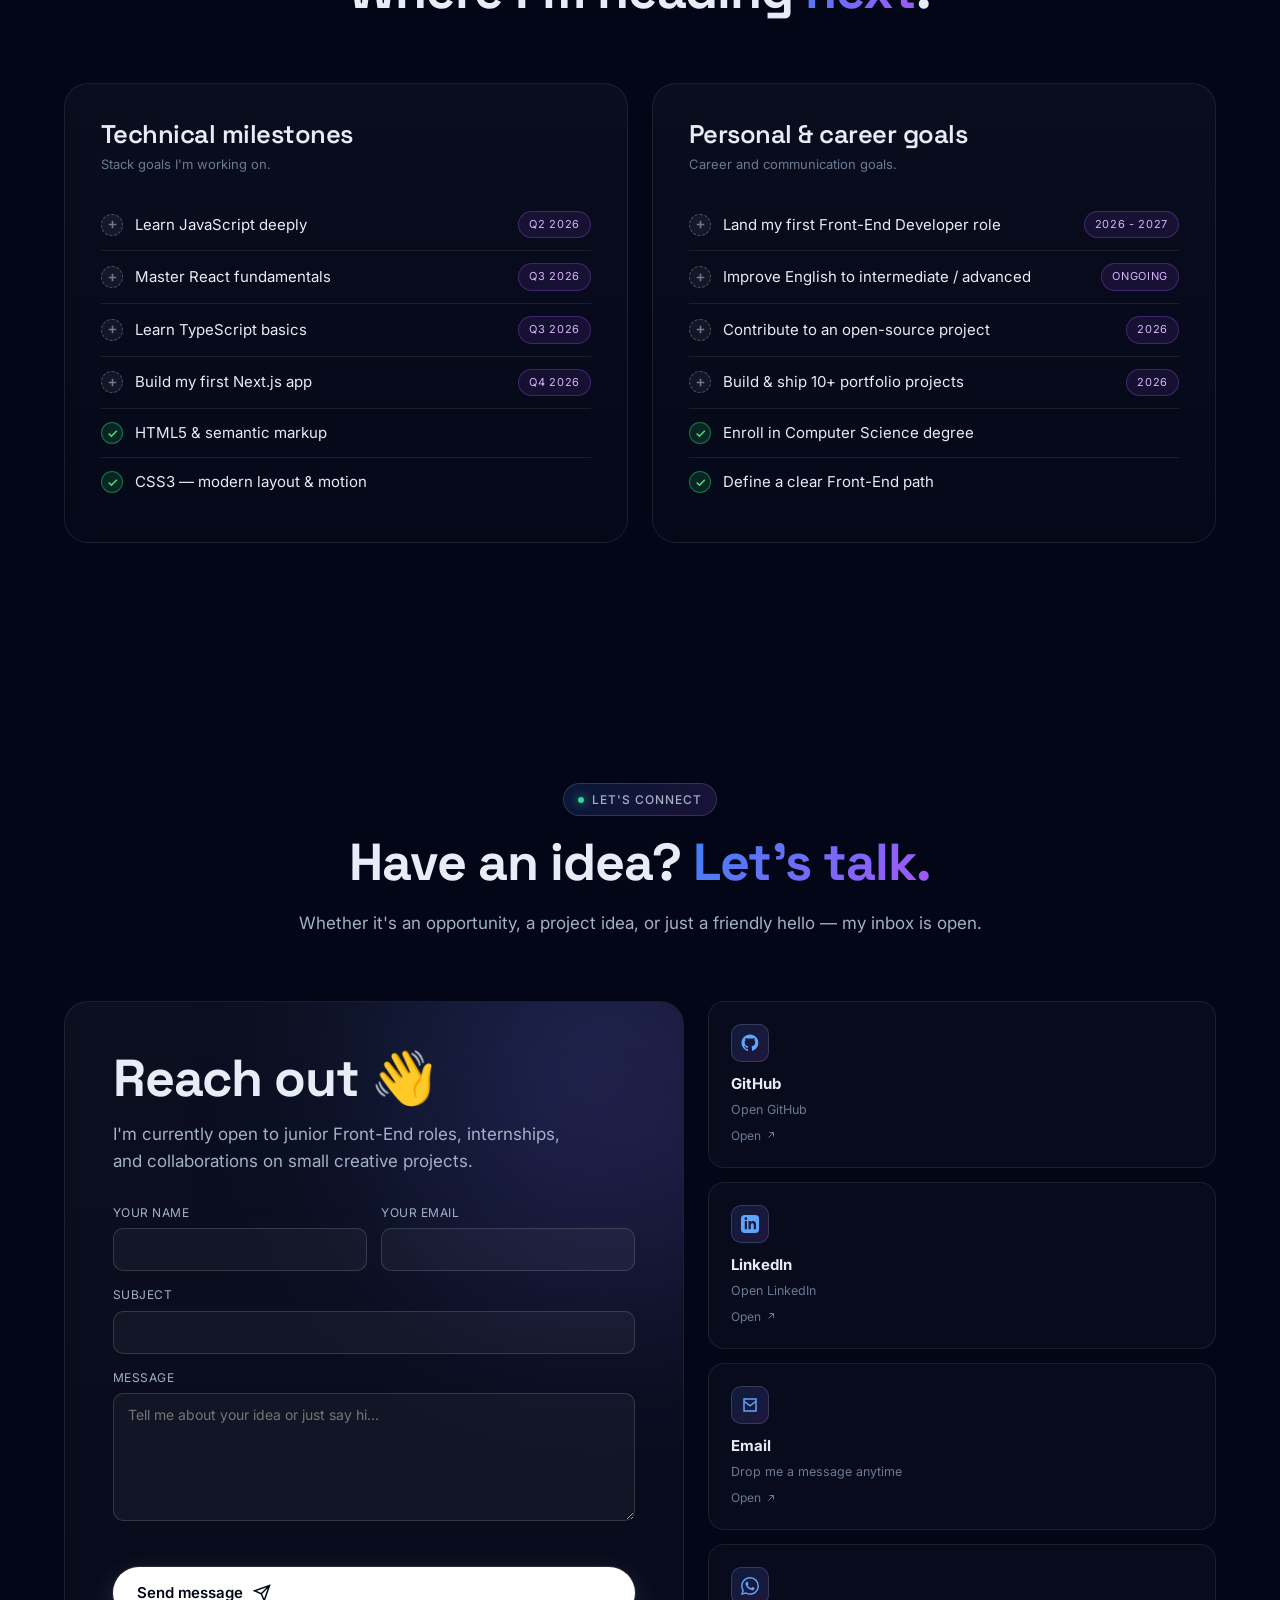
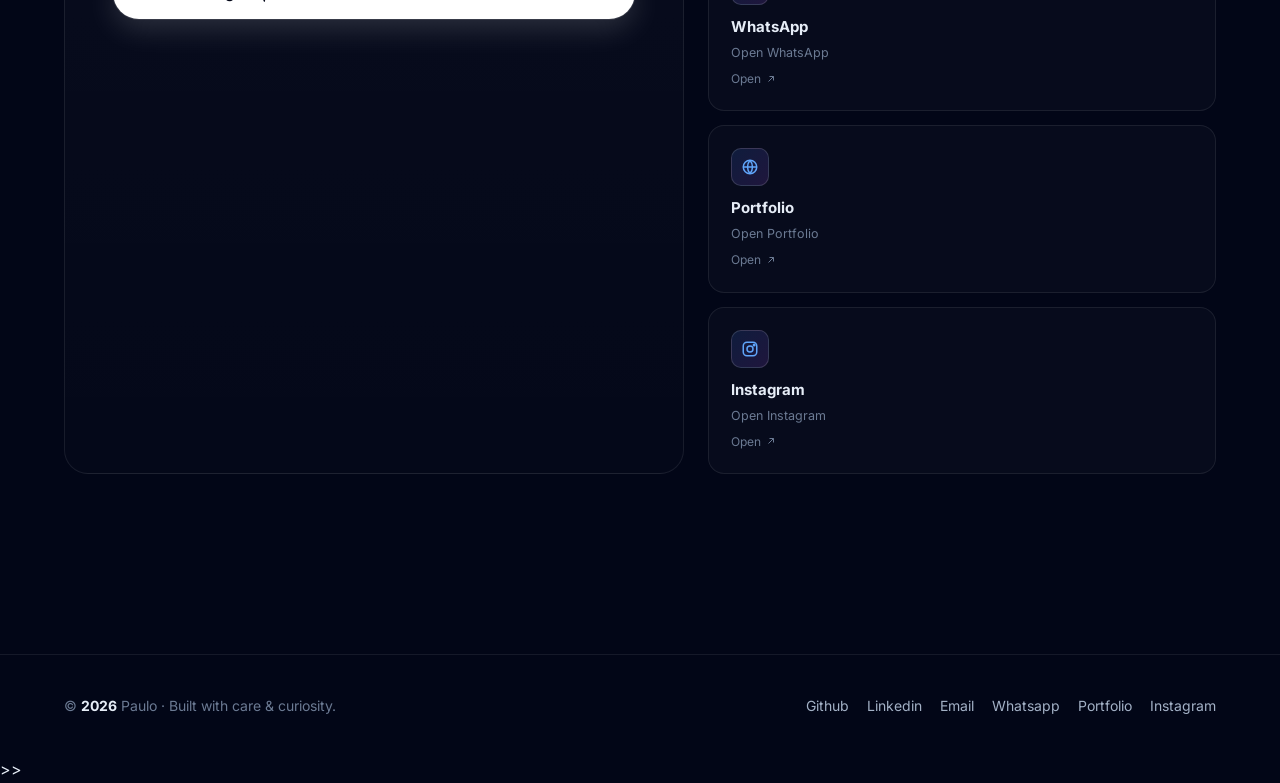
==== commit 76cd303f: "Atualizando o site" ====
--- a/index.html
+++ b/index.html
@@ -179,3 +179,4 @@
 <script>document.getElementById('year').textContent = new Date().getFullYear();</script>
 </body>
 </html>
+>>
